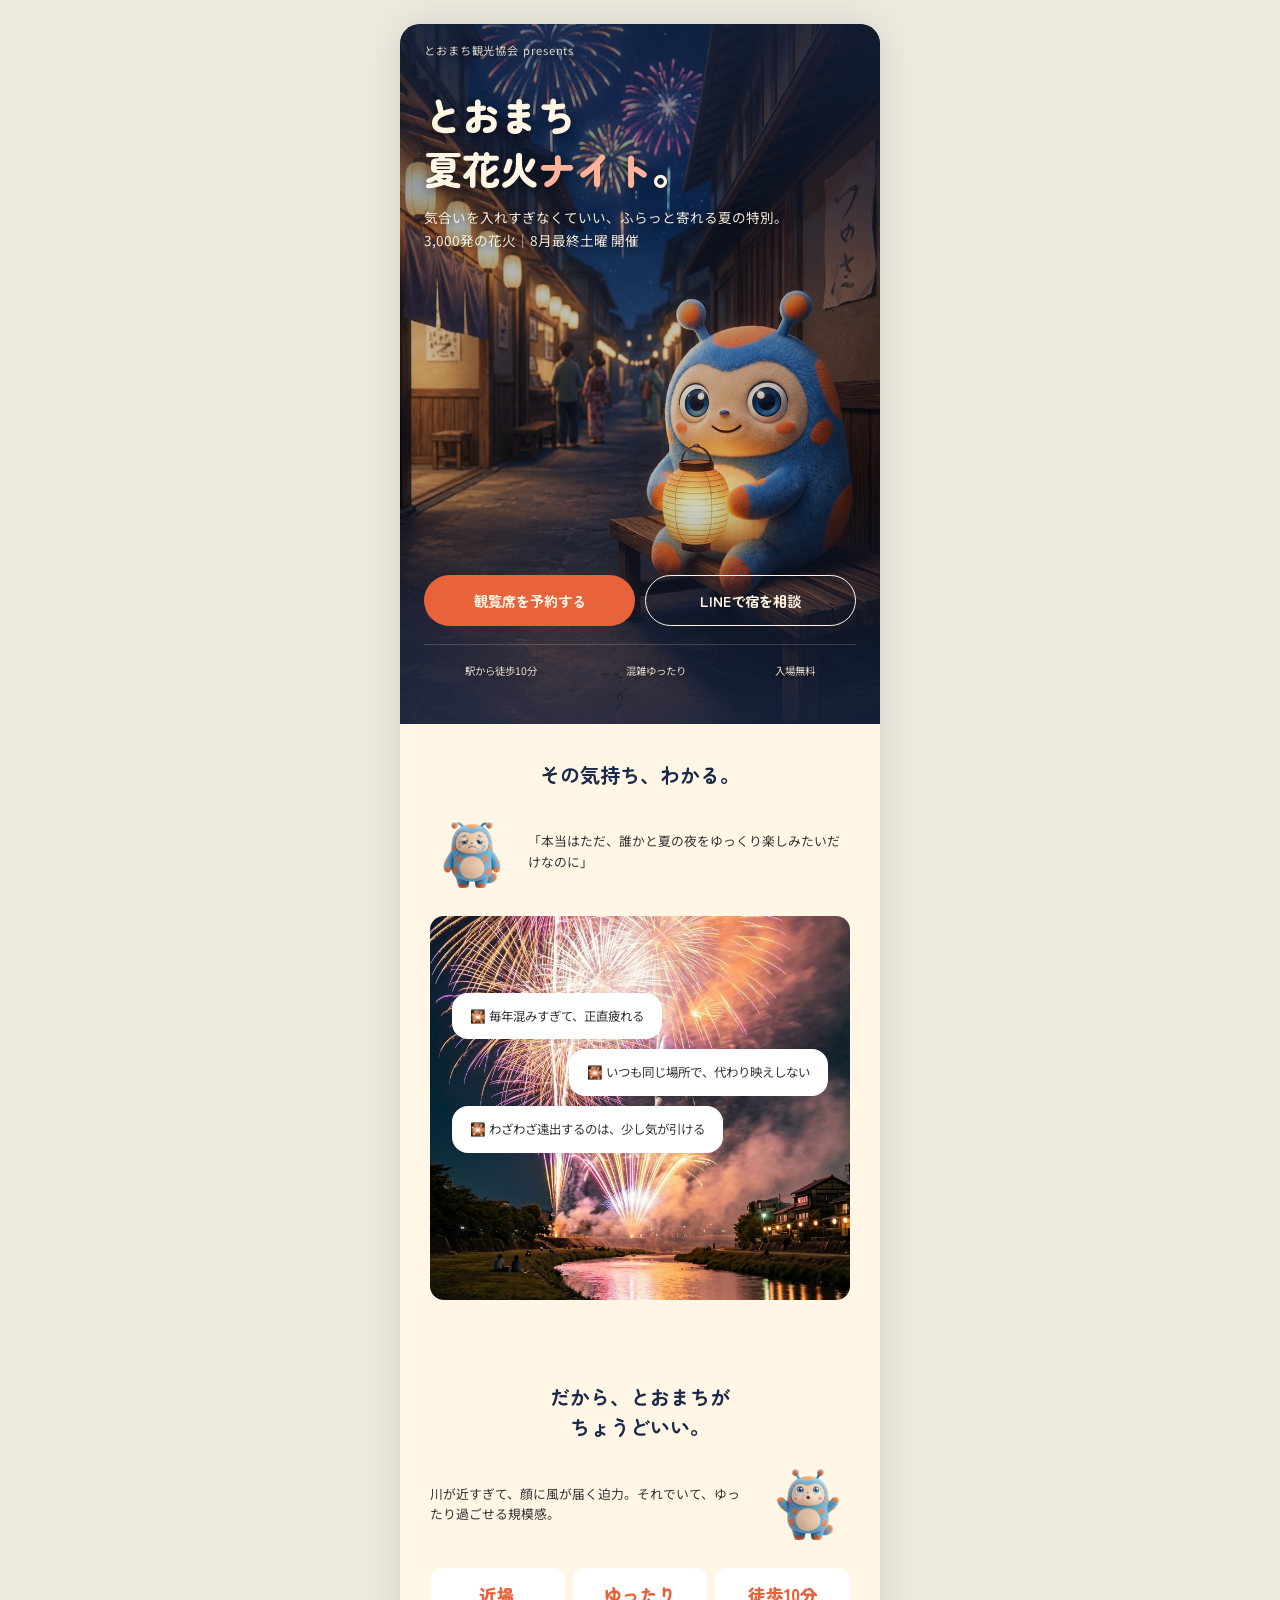
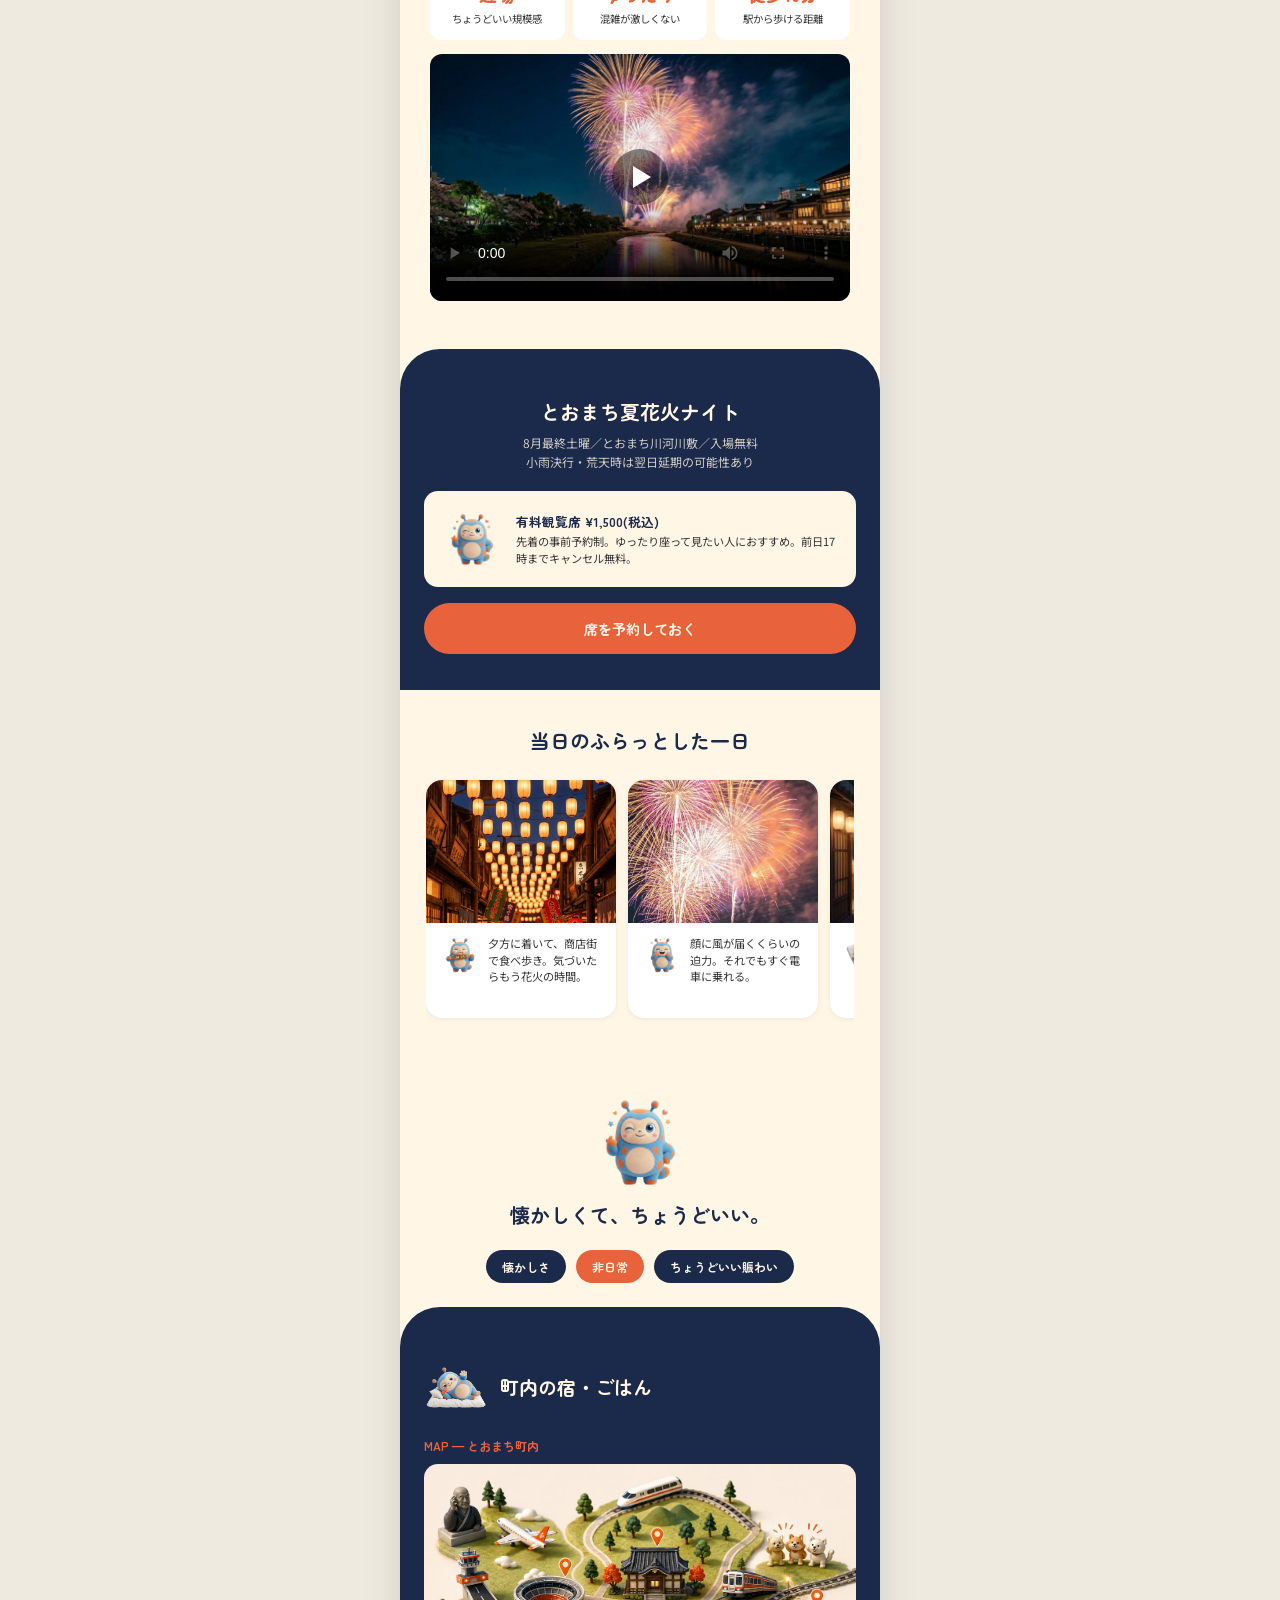
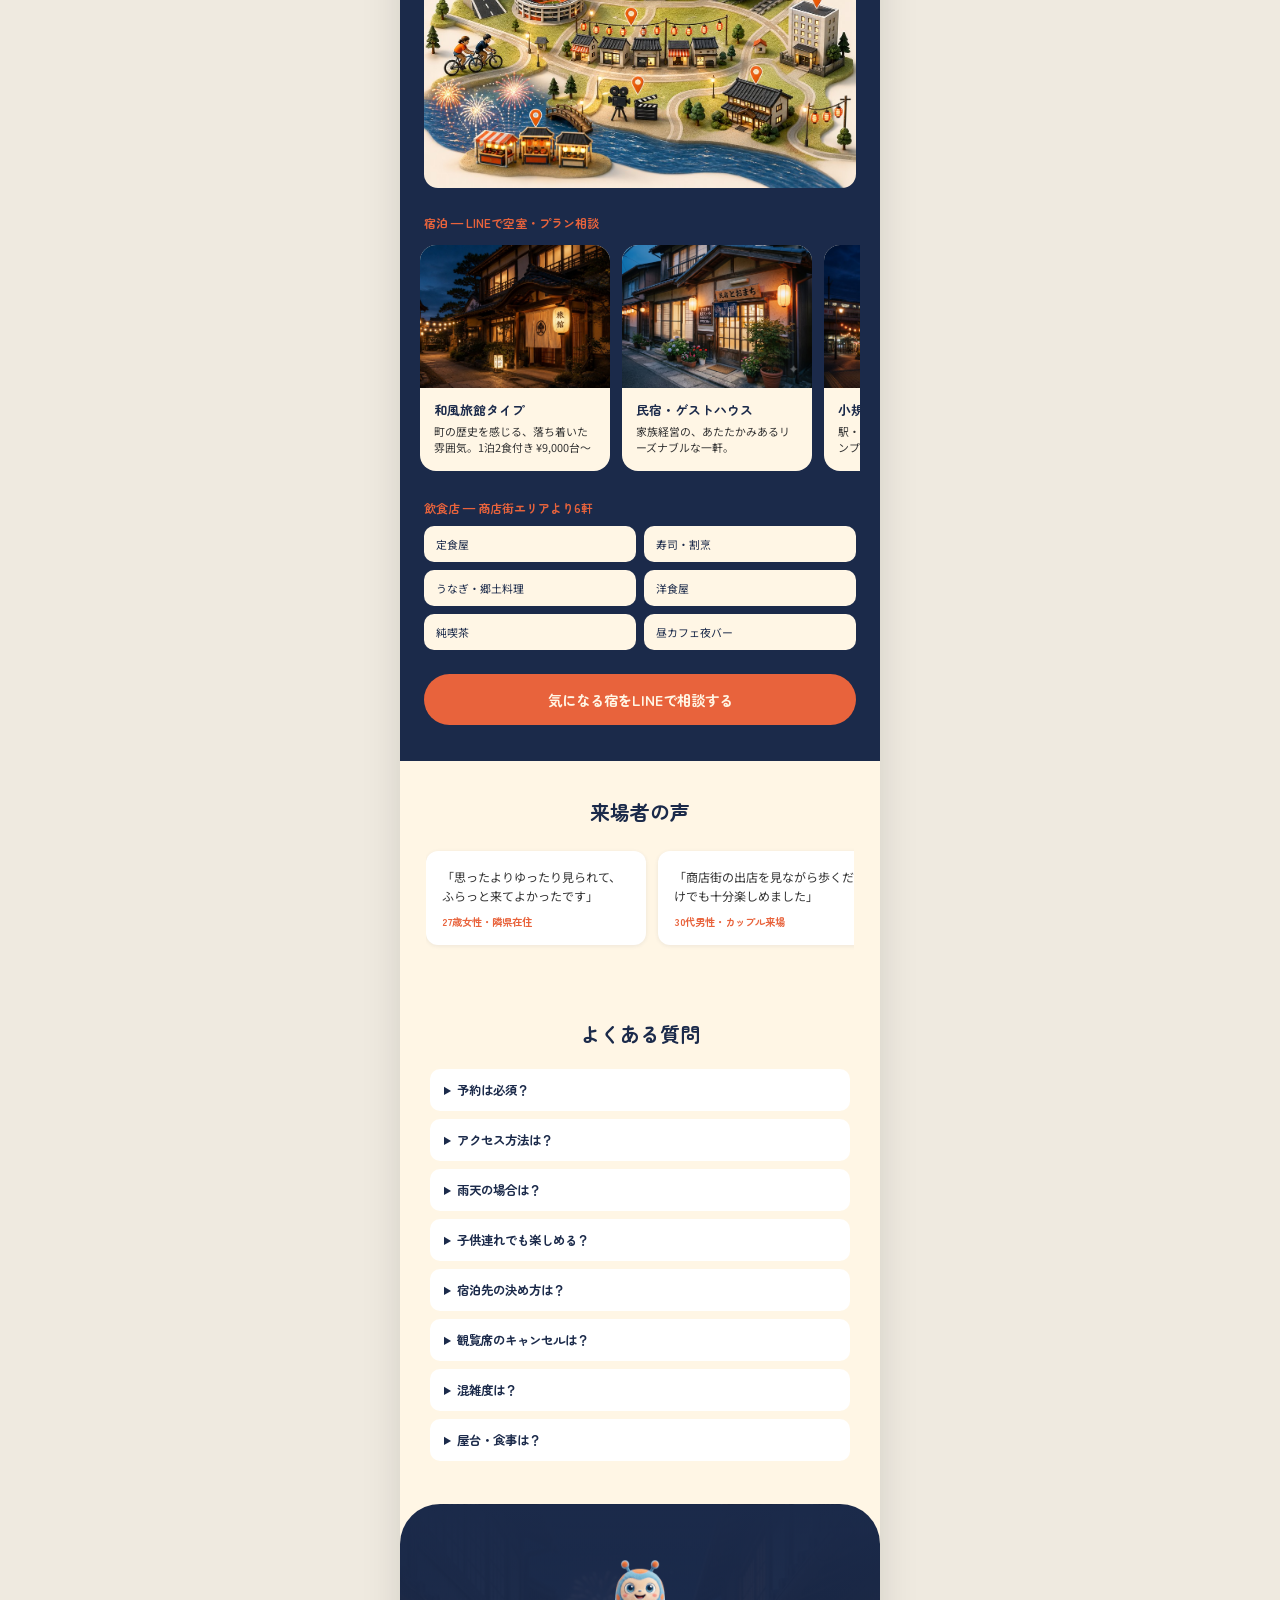
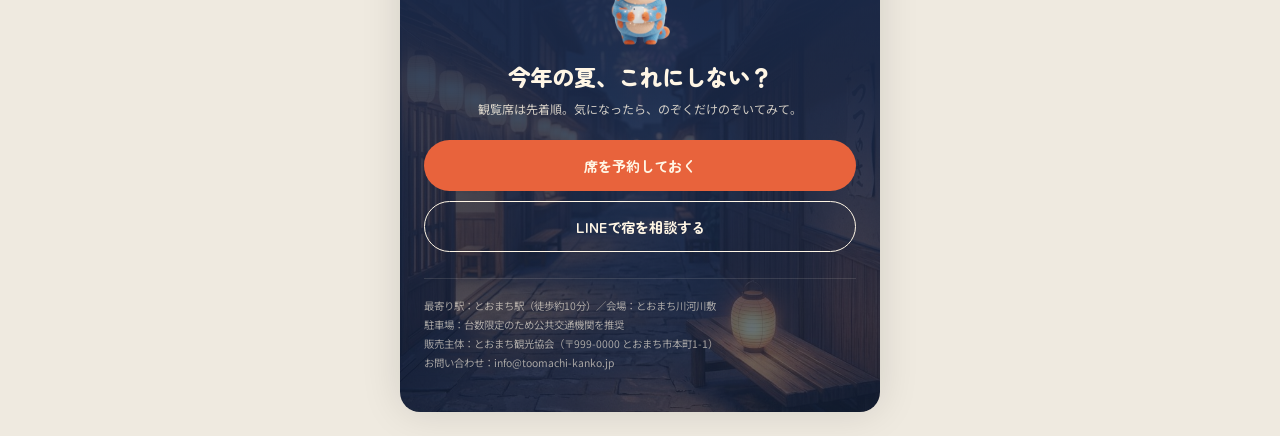
==== バックアップ/index.html @ c4c3f8a6 "ファースト" ====
<!DOCTYPE html>
<html lang="ja">
<head>
<meta charset="UTF-8">
<!-- スマホファースト：この viewport 設定が無いとPC表示のまま縮小されてしまうので必須です -->
<meta name="viewport" content="width=device-width, initial-scale=1.0">
<title>とおまち夏花火ナイト｜気合いを入れすぎなくていい、ふらっと行ける夏の特別</title>
<meta name="description" content="とおまち夏花火ナイト。3,000発の花火、駅から徒歩10分、混雑ゆったり。気合いを入れすぎなくていい、ふらっと寄れる夏の特別を、とおまちで。">

<!-- Google Fonts：元データは日本語フォントを490個のファイルに分割して埋め込んでいたため、
     ここでは通常のCDN読み込みに変更しています（表示速度・保守性が大きく向上します） -->
<link rel="preconnect" href="https://fonts.googleapis.com">
<link rel="preconnect" href="https://fonts.gstatic.com" crossorigin>
<link href="https://fonts.googleapis.com/css2?family=Noto+Sans+JP:wght@400;500;700&family=Zen+Maru+Gothic:wght@500;700;900&display=swap" rel="stylesheet">

<link rel="stylesheet" href="style.css">
</head>
<body>

<!-- ===================================================
     カード全体を包むラッパー。PC幅で見たときは中央に
     スマホサイズのカードとして表示されます（.lp-frame で制御）
=================================================== -->
<div class="lp-frame">

  <!-- ============ ① ファーストビュー（FV） ============ -->
  <header class="fv" style="background-image:url('images/bg-fv.jpg');">
    <div class="fv__overlay"></div>
    <div class="fv__inner">
      <p class="fv__kicker">とおまち観光協会 presents</p>
      <h1 class="fv__title">とおまち<br>夏花火<span class="fv__title-accent">ナイト</span>。</h1>
      <p class="fv__lead">気合いを入れすぎなくていい、ふらっと寄れる夏の特別。<br>3,000発の花火｜8月最終土曜 開催</p>
    </div>

    <!-- ボタンと統計行は、写真の一番下にぴったり固定表示させたいので
         position:absolute で明示的に下端に配置しています（flexの微妙な挙動に頼らない方法） -->
    <div class="fv__bottom">
      <div class="fv__ctas">
        <!-- TODO: href="#" を実際の予約フォームURLに差し替えてください -->
        <a href="#event" class="btn btn--primary">観覧席を予約する</a>
        <a href="#lodging" class="btn btn--outline">LINEで宿を相談</a>
      </div>

      <div class="fv__stats">
        <span>駅から徒歩10分</span>
        <span>混雑ゆったり</span>
        <span>入場無料</span>
      </div>
    </div>
  </header>


  <!-- ============ ② 悩み・あるある（深層共感） ============ -->
  <section class="section section--light">
    <h2 class="section__title">その気持ち、わかる。</h2>

    <div class="empathy-row">
      <img src="images/tooma-unadare.png" alt="うなだれるとおま" class="empathy-row__icon">
      <p class="empathy-row__text">「本当はただ、誰かと夏の夜をゆっくり楽しみたいだけなのに」</p>
    </div>

    <!-- 吹き出しはスクロールで画面に入ったタイミングでふわっと表示（script.js の IntersectionObserver で制御） -->
    <div class="bubble-card" style="background-image:url('images/bg-nayami.jpg');">
      <div class="bubble-card__inner">
        <div class="bubble bubble--left bubble-in" style="animation-delay:.1s">🎇 毎年混みすぎて、正直疲れる</div>
        <div class="bubble bubble--right bubble-in" style="animation-delay:.45s">🎇 いつも同じ場所で、代わり映えしない</div>
        <div class="bubble bubble--left bubble-in" style="animation-delay:.8s">🎇 わざわざ遠出するのは、少し気が引ける</div>
      </div>
    </div>
  </section>

  <!-- ============ ③ 解決（発見・ベネフィット） ============ -->
  <section class="section section--light">
    <h2 class="section__title">だから、とおまちが<br>ちょうどいい。</h2>

    <div class="empathy-row empathy-row--reverse">
      <img src="images/tooma-kirakira.png" alt="キラキラ見上げるとおま" class="empathy-row__icon">
      <p class="empathy-row__text">川が近すぎて、顔に風が届く迫力。それでいて、ゆったり過ごせる規模感。</p>
    </div>

    <div class="stat-grid">
      <div class="stat-card"><div class="stat-card__num">近場</div><div class="stat-card__label">ちょうどいい規模感</div></div>
      <div class="stat-card"><div class="stat-card__num">ゆったり</div><div class="stat-card__label">混雑が激しくない</div></div>
      <div class="stat-card"><div class="stat-card__num">徒歩10分</div><div class="stat-card__label">駅から歩ける距離</div></div>
    </div>

    <!-- 動画：poster に静止画を指定しておくと、読み込み中/再生前にその画像が表示されます -->
    <div class="video-box">
      <video id="solution-video" src="videos/solution-video.mp4" poster="images/video-poster.jpg" controls playsinline></video>
      <div id="solution-video-playhint" class="video-box__playhint">
        <div class="video-box__playhint-circle">
          <div class="video-box__playhint-triangle"></div>
        </div>
      </div>
    </div>
  </section>

  <!-- ============ ④ イベント情報・観覧席 ============ -->
  <section id="event" class="section section--dark section--round-top">
    <h2 class="section__title section__title--on-dark">とおまち夏花火ナイト</h2>
    <p class="section__sub">8月最終土曜／とおまち川河川敷／入場無料<br>小雨決行・荒天時は翌日延期の可能性あり</p>

    <div class="ticket-card">
      <img src="images/tooma-matte.png" alt="待って、のとおま" class="ticket-card__icon">
      <div>
        <p class="ticket-card__title">有料観覧席 ¥1,500(税込)</p>
        <p class="ticket-card__desc">先着の事前予約制。ゆったり座って見たい人におすすめ。前日17時までキャンセル無料。</p>
      </div>
    </div>

    <!-- TODO: href="#" を実際の予約フォームURLに差し替えてください -->
    <a href="#" class="btn btn--primary btn--block">席を予約しておく</a>
  </section>

  <!-- ============ ⑤ 来場シーン紹介 ============ -->
  <section class="section section--light">
    <h2 class="section__title">当日のふらっとした一日</h2>

    <div class="scroll-row">
      <article class="scene-card">
        <div class="scene-card__photo" style="background-image:url('images/scene-tabearuki.jpg');"></div>
        <div class="scene-card__body">
          <img src="images/tooma-mogumogu.png" alt="モグモグするとおま" class="scene-card__icon">
          <p>夕方に着いて、商店街で食べ歩き。気づいたらもう花火の時間。</p>
        </div>
      </article>
      <article class="scene-card">
        <div class="scene-card__photo" style="background-image:url('images/scene-hanabi.jpg');"></div>
        <div class="scene-card__body">
          <img src="images/tooma-kandou.png" alt="感動するとおま" class="scene-card__icon">
          <p>顔に風が届くくらいの迫力。それでもすぐ電車に乗れる。</p>
        </div>
      </article>
      <article class="scene-card">
        <div class="scene-card__photo" style="background-image:url('images/scene-shukuhaku.jpg');"></div>
        <div class="scene-card__body">
          <img src="images/tooma-nekorobu.png" alt="寝転ぶとおま" class="scene-card__icon">
          <p>急いで帰らなくていい。小さくて可愛いお宿で、明日もゆっくり。</p>
        </div>
      </article>
    </div>
  </section>

  <!-- ============ ⑥ ベネフィット ============ -->
  <section class="section section--light section--center">
    <img src="images/tooma-wink.png" alt="ウインクするとおま" class="float-icon">
    <h2 class="section__title">懐かしくて、ちょうどいい。</h2>
    <div class="tag-row">
      <span class="tag tag--navy">懐かしさ</span>
      <span class="tag tag--accent">非日常</span>
      <span class="tag tag--navy">ちょうどいい賑わい</span>
    </div>
  </section>

  <!-- ============ ⑦ 宿泊施設・飲食店 ============ -->
  <section id="lodging" class="section section--dark section--round-top">
    <div class="section-heading-row">
      <img src="images/tooma-tefuru.png" alt="手を振るとおま" class="section-heading-row__icon">
      <h2 class="section-heading-row__title">町内の宿・ごはん</h2>
    </div>

    <p class="label label--accent">MAP — とおまち町内</p>
    <div class="map-box" style="background-image:url('images/map-machi.jpg');"></div>

    <p class="label label--accent">宿泊 — LINEで空室・プラン相談</p>
    <div class="scroll-row">
      <article class="lodging-card">
        <div class="lodging-card__photo" style="background-image:url('images/lodging-1.jpg');"></div>
        <div class="lodging-card__body">
          <p class="lodging-card__title">和風旅館タイプ</p>
          <p class="lodging-card__desc">町の歴史を感じる、落ち着いた雰囲気。1泊2食付き ¥9,000台〜</p>
        </div>
      </article>
      <article class="lodging-card">
        <div class="lodging-card__photo" style="background-image:url('images/lodging-2.jpg');"></div>
        <div class="lodging-card__body">
          <p class="lodging-card__title">民宿・ゲストハウス</p>
          <p class="lodging-card__desc">家族経営の、あたたかみあるリーズナブルな一軒。</p>
        </div>
      </article>
      <article class="lodging-card">
        <div class="lodging-card__photo" style="background-image:url('images/lodging-3.jpg');"></div>
        <div class="lodging-card__body">
          <p class="lodging-card__title">小規模ホテル</p>
          <p class="lodging-card__desc">駅・会場からアクセス良好。シンプルで快適。</p>
        </div>
      </article>
    </div>

    <p class="label label--accent">飲食店 — 商店街エリアより6軒</p>
    <div class="food-grid">
      <div class="food-chip">定食屋</div>
      <div class="food-chip">寿司・割烹</div>
      <div class="food-chip">うなぎ・郷土料理</div>
      <div class="food-chip">洋食屋</div>
      <div class="food-chip">純喫茶</div>
      <div class="food-chip">昼カフェ夜バー</div>
    </div>

    <!-- TODO: href="#" を実際のLINE公式アカウントURLに差し替えてください -->
    <a href="#" class="btn btn--primary btn--block">気になる宿をLINEで相談する</a>
  </section>

  <!-- ============ ⑧ 来場者の声 ============ -->
  <section class="section section--light">
    <h2 class="section__title">来場者の声</h2>
    <div class="scroll-row">
      <blockquote class="voice-card">
        <p class="voice-card__text">「思ったよりゆったり見られて、ふらっと来てよかったです」</p>
        <cite class="voice-card__who">27歳女性・隣県在住</cite>
      </blockquote>
      <blockquote class="voice-card">
        <p class="voice-card__text">「商店街の出店を見ながら歩くだけでも十分楽しめました」</p>
        <cite class="voice-card__who">30代男性・カップル来場</cite>
      </blockquote>
      <blockquote class="voice-card">
        <p class="voice-card__text">「駅からすぐで、思っていたより気軽に行けました」</p>
        <cite class="voice-card__who">33歳女性・友人グループ</cite>
      </blockquote>
      <blockquote class="voice-card">
        <p class="voice-card__text">「派手さよりゆったりした雰囲気が良く、また来ようと思いました」</p>
        <cite class="voice-card__who">40代女性・家族来場</cite>
      </blockquote>
    </div>
  </section>

  <!-- ============ ⑨ FAQ ============ -->
  <section class="section section--light">
    <h2 class="section__title">よくある質問</h2>
    <div class="faq-list">
      <details class="faq"><summary>予約は必須？</summary><p>日帰り観覧は不要です。ゆったり座りたい場合は有料観覧席の予約がおすすめです。</p></details>
      <details class="faq"><summary>アクセス方法は？</summary><p>最寄駅から徒歩約10分。当日は周辺道路が混雑するため、車での来場は非推奨です。</p></details>
      <details class="faq"><summary>雨天の場合は？</summary><p>小雨決行。荒天時は翌日に延期する可能性があります。最新情報は当日公式LINEで案内します。</p></details>
      <details class="faq"><summary>子供連れでも楽しめる？</summary><p>はい。混雑が激しくない規模感で、家族連れの方も多く来場されています。</p></details>
      <details class="faq"><summary>宿泊先の決め方は？</summary><p>LP内でご紹介の施設から、公式LINEでご相談ください。空室・プランはスタッフが個別にご案内します。</p></details>
      <details class="faq"><summary>観覧席のキャンセルは？</summary><p>前日17時まで無料でキャンセルいただけます。</p></details>
      <details class="faq"><summary>混雑度は？</summary><p>都市部の大規模大会に比べると穏やかです。ゆったり過ごしたい方向けの規模感です。</p></details>
      <details class="faq"><summary>屋台・食事は？</summary><p>商店街エリアに多数の出店があります。食べ歩きグルメも楽しみの一つです。</p></details>
    </div>
  </section>

  <!-- ============ ⑩ CTA（最終） ============ -->
  <section class="section section--cta section--round-top" style="background-image:linear-gradient(180deg,#1B2A4A,rgba(27,42,74,.85) 40%,rgba(27,42,74,.6)),url('images/bg-cta.jpg');">
    <img src="images/tooma-sumaho.png" alt="スマホを差し出すとおま" class="float-icon">
    <h2 class="cta-title">今年の夏、これにしない？</h2>
    <p class="cta-sub">観覧席は先着順。気になったら、のぞくだけのぞいてみて。</p>

    <div class="cta-buttons">
      <!-- TODO: href="#" を実際の予約フォームURLに差し替えてください -->
      <a href="#" class="btn btn--primary btn--block btn--pulse">席を予約しておく</a>
      <!-- TODO: href="#" を実際のLINE公式アカウントURLに差し替えてください -->
      <a href="#" class="btn btn--outline btn--block">LINEで宿を相談する</a>
    </div>

    <p class="footer-note">
      最寄り駅：とおまち駅（徒歩約10分）／会場：とおまち川河川敷<br>
      駐車場：台数限定のため公共交通機関を推奨<br>
      販売主体：とおまち観光協会（〒999-0000 とおまち市本町1-1）<br>
      お問い合わせ：info@toomachi-kanko.jp
    </p>
  </section>

</div><!-- /.lp-frame -->

<script src="script.js"></script>
</body>
</html>
---- バックアップ/style.css ----
/* ==========================================================
   とおまち夏花火ナイト LP スタイルシート
   スマホファースト：まずスマホ表示を基準に書き、
   画面が広くなるほど @media (min-width: ...) で調整を足していきます
========================================================== */

/* ---- 共通リセット ---- */
* {
  margin: 0;
  padding: 0;
  box-sizing: border-box;
  /* padding を含めてサイズ計算するので、幅がズレにくくなります */
}

/* ---- ブランドカラー・共通変数 ----
   :root に色をまとめておくと、あとで色を変えたいときに
   ここ1箇所を直すだけで全体に反映されます */
:root {
  --color-navy: #1B2A4A;
  /* 夜空の紺（Primary） */
  --color-cream: #FFF6E5;
  /* 提灯のあたたかい白（Secondary） */
  --color-accent: #E8633C;
  /* 花火・夜店の赤橙（Accent） */
  --color-text: #333333;
  /* 本文 */
  --color-canvas: #EFEAE0;
  /* カードの外側（PC表示時の背景） */
  --font-heading: 'Zen Maru Gothic', sans-serif;
  --font-body: 'Noto Sans JP', sans-serif;
}

body {
  background: var(--color-canvas);
  font-family: var(--font-body);
  color: var(--color-text);
  -webkit-font-smoothing: antialiased;
}

img {
  max-width: 100%;
  display: block;
}

a {
  text-decoration: none;
}

/* ==========================================================
   全体を包むフレーム
   スマホでは画面いっぱい、PC / タブレットでは中央に
   スマホサイズのカードとして表示させます
========================================================== */
.lp-frame {
  width: 100%;
  max-width: 480px;
  /* この幅を超える画面ではカード状に中央寄せ */
  margin: 0 auto;
  background: var(--color-cream);
  overflow: hidden;
  position: relative;
}

@media (min-width: 481px) {
  .lp-frame {
    margin-top: 24px;
    margin-bottom: 24px;
    box-shadow: 0 0 40px rgba(0, 0, 0, 0.12);
    border-radius: 20px;
  }
}

/* ==========================================================
   ① ファーストビュー（FV）
========================================================== */
.fv {
  position: relative;
  overflow: hidden;
  padding: 18px 24px 46px;
  background-size: cover;
  background-position: center;
  /* 固定pxの高さではなく、元デザイン(354×516)と同じ縦横比を指定。
     カード幅が変わっても写真の見え方（トリミング量）が変わらないようにしています */
  aspect-ratio: 354 / 516;
}

.fv__overlay {
  position: absolute;
  inset: 0;
  background: linear-gradient(180deg,
      rgba(27, 42, 74, 0.65) 0%,
      rgba(27, 42, 74, 0.25) 45%,
      rgba(27, 42, 74, 0.15) 65%,
      rgba(27, 42, 74, 0.75) 100%);
}

.fv__inner {
  position: relative;
  width: 100%;
}

/* ボタン＋統計行を、写真の下端にぴったり固定する。
   .fv に position:relative があるので、ここでの absolute は .fv 基準になります */
.fv__bottom {
  position: absolute;
  left: 24px;
  right: 24px;
  bottom: 46px;
}

.fv__kicker {
  font-size: 0.7rem;
  letter-spacing: 0.08em;
  color: var(--color-cream);
  opacity: 0.85;
  text-shadow: 0 1px 6px rgba(0, 0, 0, 0.5);
  margin-bottom: 14px;
}

.fv__title {
  font-family: var(--font-heading);
  font-weight: 900;
  font-size: 2.4rem;
  /* 元は40pxですが、画面幅が狭い端末でも折り返さないよう少し抑えています */
  line-height: 1.4;
  color: var(--color-cream);
  text-shadow: 0 2px 12px rgba(0, 0, 0, 0.55);
  margin-top: 30px;
  margin-bottom: 10px;
}

.fv__title-accent {
  color: #ffb199;
}

.fv__lead {
  font-size: 0.85rem;
  line-height: 1.7;
  color: var(--color-cream);
  opacity: 0.95;
  text-shadow: 0 1px 6px rgba(0, 0, 0, 0.5);
  margin-bottom: 20px;
}

.fv__ctas {
  display: flex;
  gap: 10px;
  margin-bottom: 18px;
}

.fv__stats {
  display: flex;
  justify-content: space-around;
  gap: 8px;
  padding-top: 18px;
  border-top: 1px solid rgba(255, 246, 229, 0.2);
  font-size: 0.65rem;
  color: var(--color-cream);
  opacity: 0.9;
  text-shadow: 0 1px 5px rgba(0, 0, 0, 0.5);
  flex-wrap: wrap;
}

/* ==========================================================
   ボタン共通パーツ（.btn）
   色違い・幅違いは修飾クラス（--primary, --outline, --block）で切り替えます
========================================================== */
.btn {
  display: inline-block;
  text-align: center;
  font-family: var(--font-heading);
  font-weight: 700;
  font-size: 0.9rem;
  padding: 14px 8px;
  border-radius: 999px;
  flex: 1;
  border: 1.5px solid transparent;
}

.btn--primary {
  background: var(--color-accent);
  color: var(--color-cream);
}

.btn--outline {
  background: transparent;
  color: var(--color-cream);
  border-color: var(--color-cream);
}

.btn--block {
  display: block;
  width: 100%;
}

/* CTAセクション最後のボタンをふわっと目立たせる（脈打つような動き） */
@keyframes ctaPulse {

  0%,
  100% {
    transform: scale(1);
    box-shadow: 0 0 0 0 rgba(232, 99, 60, 0.55);
  }

  50% {
    transform: scale(1.035);
    box-shadow: 0 0 0 10px rgba(232, 99, 60, 0);
  }
}

.btn--pulse {
  animation: ctaPulse 2.2s ease-in-out infinite;
}

/* ==========================================================
   セクション共通レイアウト
========================================================== */
.section {
  padding: 36px 30px 24px;
  position: relative;
}

.section--light {
  background: var(--color-cream);
}

.section--dark {
  background: var(--color-navy);
  padding: 48px 24px 36px;
}

/* セクションの上端を丸くくり抜いて、前のセクションに乗っかっているように見せる装飾 */
.section--round-top {
  border-radius: 40px 40px 0 0;
}

.section--center {
  text-align: center;
}

.section__title {
  font-family: var(--font-heading);
  font-weight: 700;
  font-size: 1.25rem;
  line-height: 1.5;
  color: var(--color-navy);
  text-align: center;
  margin-bottom: 20px;
}

.section__title--on-dark {
  color: var(--color-cream);
  margin-bottom: 6px;
}

.section__sub {
  font-size: 0.75rem;
  line-height: 1.6;
  color: var(--color-cream);
  opacity: 0.8;
  text-align: center;
  margin-bottom: 20px;
}

.section-heading-row {
  display: flex;
  align-items: center;
  gap: 12px;
  margin-bottom: 18px;
}

.section-heading-row__icon {
  width: 64px;
  flex-shrink: 0;
}

.section-heading-row__title {
  font-family: var(--font-heading);
  font-weight: 700;
  font-size: 1.2rem;
  color: var(--color-cream);
}

.label {
  font-family: var(--font-heading);
  font-weight: 600;
  font-size: 0.75rem;
  margin-bottom: 10px;
}

.label--accent {
  color: var(--color-accent);
  margin-top: 14px;
}

/* ==========================================================
   ② 悩み・あるある / ③ 解決　共通：とおま＋一言 の並び
========================================================== */
.empathy-row {
  display: flex;
  gap: 14px;
  align-items: center;
  margin-bottom: 22px;
}

.empathy-row--reverse {
  flex-direction: row-reverse;
}

.empathy-row__icon {
  width: 84px;
  flex-shrink: 0;
}

.empathy-row__text {
  font-size: 0.8rem;
  line-height: 1.6;
}

/* 吹き出し付きの写真カード */
.bubble-card {
  position: relative;
  border-radius: 14px;
  overflow: hidden;
  aspect-ratio: 306 / 280;
  /* 元デザインの比率のまま、幅が変わっても縦長写真の見え方を保つ */
  margin-bottom: 22px;
  background-size: cover;
  background-position: center;
  display: flex;
  align-items: center;
}

.bubble-card__inner {
  position: relative;
  width: 100%;
  display: flex;
  flex-direction: column;
  gap: 10px;
  padding: 10px 16px 80px;
}

.bubble {
  background: #fff;
  border-radius: 16px;
  padding: 14px 18px;
  font-size: 0.78rem;
  line-height: 1.5;
  box-shadow: 0 1px 4px rgba(27, 42, 74, 0.08);
  max-width: 85%;
}

.bubble--left {
  align-self: flex-start;
  margin-left: 6px;
}

.bubble--right {
  align-self: flex-end;
  margin-right: 6px;
}

/* 吹き出しが画面に入ったらフワッと表示するアニメーション
   （script.js の IntersectionObserver が .is-visible クラスを付与します） */
.bubble-in {
  opacity: 0;
}

.bubble-in.is-visible {
  animation: bubbleIn 0.6s ease-out forwards;
}

@keyframes bubbleIn {
  from {
    opacity: 0;
    transform: translateY(14px);
  }

  to {
    opacity: 1;
    transform: translateY(0);
  }
}

/* ==========================================================
   ③ 解決：3つのミニ統計カード
========================================================== */
.stat-grid {
  display: grid;
  grid-template-columns: 1fr 1fr 1fr;
  gap: 8px;
  text-align: center;
  margin-bottom: 14px;
}

.stat-card {
  background: #fff;
  border-radius: 12px;
  padding: 14px 8px;
}

.stat-card__num {
  font-family: var(--font-heading);
  font-weight: 900;
  font-size: 1.1rem;
  color: var(--color-accent);
}

.stat-card__label {
  font-size: 0.65rem;
  margin-top: 4px;
}

/* 動画ボックス */
.video-box {
  position: relative;
  border-radius: 12px;
  overflow: hidden;
  aspect-ratio: 306 / 180;
  /* 元デザインの比率のまま */
  margin-bottom: 24px;
  background: #000;
}

.video-box video {
  width: 100%;
  height: 100%;
  object-fit: cover;
}

.video-box__playhint {
  position: absolute;
  inset: 0;
  display: flex;
  align-items: center;
  justify-content: center;
  pointer-events: none;
  /* 再生ボタンの上に重ねているだけなので、クリックは下の video に通す */
}

.video-box__playhint-circle {
  width: 56px;
  height: 56px;
  border-radius: 50%;
  background: rgba(0, 0, 0, 0.45);
  display: flex;
  align-items: center;
  justify-content: center;
}

.video-box__playhint-triangle {
  width: 0;
  height: 0;
  border-top: 11px solid transparent;
  border-bottom: 11px solid transparent;
  border-left: 18px solid #fff;
  margin-left: 4px;
}

/* ==========================================================
   ④ イベント情報・観覧席
========================================================== */
.ticket-card {
  background: var(--color-cream);
  border-radius: 14px;
  padding: 18px;
  display: flex;
  align-items: center;
  gap: 14px;
  margin-bottom: 16px;
}

.ticket-card__icon {
  width: 60px;
  flex-shrink: 0;
}

.ticket-card__title {
  font-family: var(--font-heading);
  font-weight: 700;
  font-size: 0.8rem;
  color: var(--color-navy);
}

.ticket-card__desc {
  font-size: 0.7rem;
  line-height: 1.5;
  margin-top: 2px;
}

/* ==========================================================
   ⑤ 来場シーン / ⑧ 来場者の声 共通：横スクロールカード列
========================================================== */
.scroll-row {
  display: flex;
  gap: 12px;
  overflow-x: auto;
  padding: 4px 4px 14px;
  margin: 0 -4px;
  scroll-snap-type: x proximity;
  /* 指を離すとカードの位置でピタッと止まる */
  -webkit-overflow-scrolling: touch;
}

.scene-card {
  flex: 0 0 190px;
  /* 町内の宿・ごはんセクションのカード(.lodging-card)と同じ幅に統一 */
  scroll-snap-align: start;
  background: #fff;
  border-radius: 16px;
  overflow: hidden;
  box-shadow: 0 1px 4px rgba(27, 42, 74, 0.08);
}

.scene-card__photo {
  width: 100%;
  aspect-ratio: 4 / 3;
  /* .lodging-card__photo と同じ比率に統一 */
  background-size: cover;
  background-position: center;
}

.scene-card__body {
  padding: 12px 14px 16px;
  display: flex;
  gap: 8px;
  align-items: flex-start;
  font-size: 0.7rem;
  line-height: 1.5;
}

.scene-card__icon {
  width: 40px;
  flex-shrink: 0;
}

/* ==========================================================
   ⑥ ベネフィット
========================================================== */
.float-icon {
  width: 100px;
  margin: 0 auto 8px;
  animation: ctaFloat 3s ease-in-out infinite;
  /* ふわふわ浮遊 */
}

@keyframes ctaFloat {

  0%,
  100% {
    transform: translateY(0);
  }

  50% {
    transform: translateY(-8px);
  }
}

.tag-row {
  display: flex;
  gap: 10px;
  justify-content: center;
  flex-wrap: wrap;
  margin-top: 14px;
}

.tag {
  font-family: var(--font-heading);
  font-weight: 700;
  font-size: 0.75rem;
  padding: 8px 16px;
  border-radius: 999px;
  color: var(--color-cream);
}

.tag--navy {
  background: var(--color-navy);
}

.tag--accent {
  background: var(--color-accent);
}

/* ==========================================================
   ⑦ 宿泊施設・飲食店
========================================================== */
.map-box {
  border-radius: 14px;
  overflow: hidden;
  aspect-ratio: 4 / 3;
  /* イラストマップの縦横比(4:3)に合わせて、左右が切れすぎないようにする */
  margin-bottom: 26px;
  background-size: cover;
  background-position: center;
}

.lodging-card {
  flex: 0 0 190px;
  scroll-snap-align: start;
  background: var(--color-cream);
  border-radius: 16px;
  overflow: hidden;
}

.lodging-card__photo {
  width: 100%;
  aspect-ratio: 4 / 3;
  /* 宿泊施設の写真(4:3)に合わせて調整 */
  background-size: cover;
  background-position: center;
}

/* 写真が未設定の間だけ使うプレースホルダー見た目。
   実際の写真を用意したら、HTML側の style="background-image:..." に差し替えて
   このクラス（lodging-card__photo--placeholder）は外してください */
.lodging-card__photo--placeholder {
  background: repeating-linear-gradient(45deg,
      #e6ded0,
      #e6ded0 10px,
      #dcd2bf 10px,
      #dcd2bf 20px);
  display: flex;
  align-items: center;
  justify-content: center;
  font-size: 0.65rem;
  color: var(--color-navy);
  text-align: center;
  padding: 8px;
}

.lodging-card__body {
  padding: 12px 14px 16px;
}

.lodging-card__title {
  font-family: var(--font-heading);
  font-weight: 700;
  font-size: 0.8rem;
  color: var(--color-navy);
}

.lodging-card__desc {
  font-size: 0.68rem;
  line-height: 1.5;
  margin-top: 4px;
}

.food-grid {
  display: grid;
  grid-template-columns: 1fr 1fr;
  gap: 8px;
  margin-bottom: 24px;
}

.food-chip {
  background: var(--color-cream);
  border-radius: 10px;
  padding: 10px 12px;
  font-size: 0.68rem;
  color: var(--color-navy);
}

/* ==========================================================
   ⑧ 来場者の声
========================================================== */
.voice-card {
  flex: 0 0 220px;
  scroll-snap-align: start;
  background: #fff;
  border-radius: 12px;
  padding: 16px;
  box-shadow: 0 1px 4px rgba(27, 42, 74, 0.08);
}

.voice-card__text {
  font-size: 0.75rem;
  line-height: 1.6;
}

.voice-card__who {
  display: block;
  font-family: var(--font-heading);
  font-weight: 700;
  font-size: 0.65rem;
  color: var(--color-accent);
  font-style: normal;
  margin-top: 8px;
}

/* ==========================================================
   ⑨ FAQ（アコーディオン）
========================================================== */
.faq-list {
  display: flex;
  flex-direction: column;
  gap: 8px;
  margin-top: 19px;
  margin-bottom: 19px;
}

.faq {
  background: #fff;
  border-radius: 10px;
  padding: 12px 14px;
}

.faq summary {
  font-family: var(--font-heading);
  font-weight: 700;
  font-size: 0.78rem;
  color: var(--color-navy);
  cursor: pointer;
}

.faq summary::-webkit-details-marker {
  display: none;
  /* Safari のデフォルト三角マーカーを消す */
}

.faq p {
  font-size: 0.72rem;
  line-height: 1.6;
  margin-top: 6px;
}

/* ==========================================================
   ⑩ CTA（最終セクション）
========================================================== */
.section--cta {
  background-size: cover;
  background-position: center;
  text-align: center;
  padding: 48px 24px 40px;
}

.cta-title {
  font-family: var(--font-heading);
  font-weight: 900;
  font-size: 1.4rem;
  line-height: 1.5;
  color: var(--color-cream);
  margin-bottom: 6px;
}

.cta-sub {
  font-size: 0.75rem;
  line-height: 1.6;
  color: var(--color-cream);
  opacity: 0.8;
  margin-bottom: 22px;
}

.cta-buttons {
  display: flex;
  flex-direction: column;
  gap: 10px;
  margin-bottom: 26px;
}

.footer-note {
  border-top: 1px solid rgba(255, 246, 229, 0.2);
  padding-top: 18px;
  font-size: 0.65rem;
  line-height: 1.8;
  color: var(--color-cream);
  opacity: 0.6;
  text-align: left;
}

/* ==========================================================
   タブレット以上での微調整（お好みで拡張してください）
========================================================== */
@media (min-width: 481px) {
  .section--round-top:first-of-type {
    border-radius: 40px 40px 0 0;
  }
}
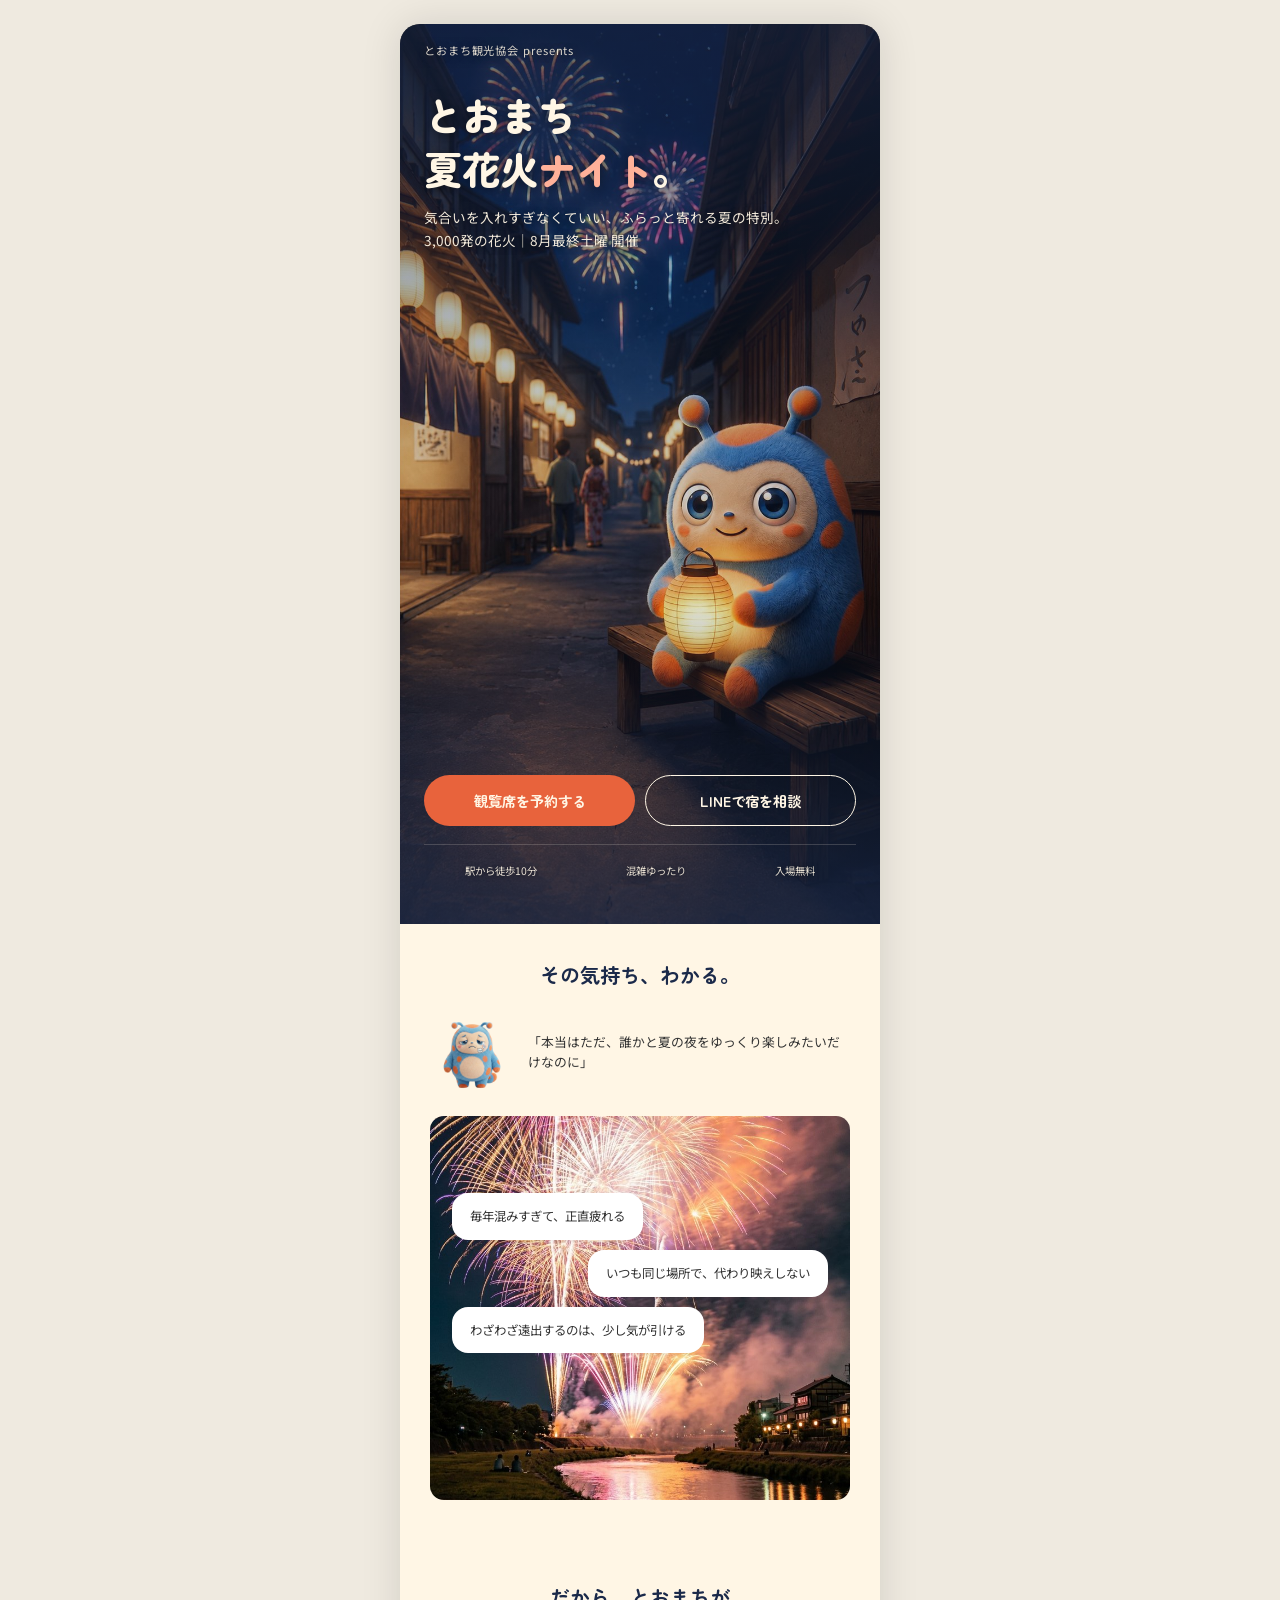
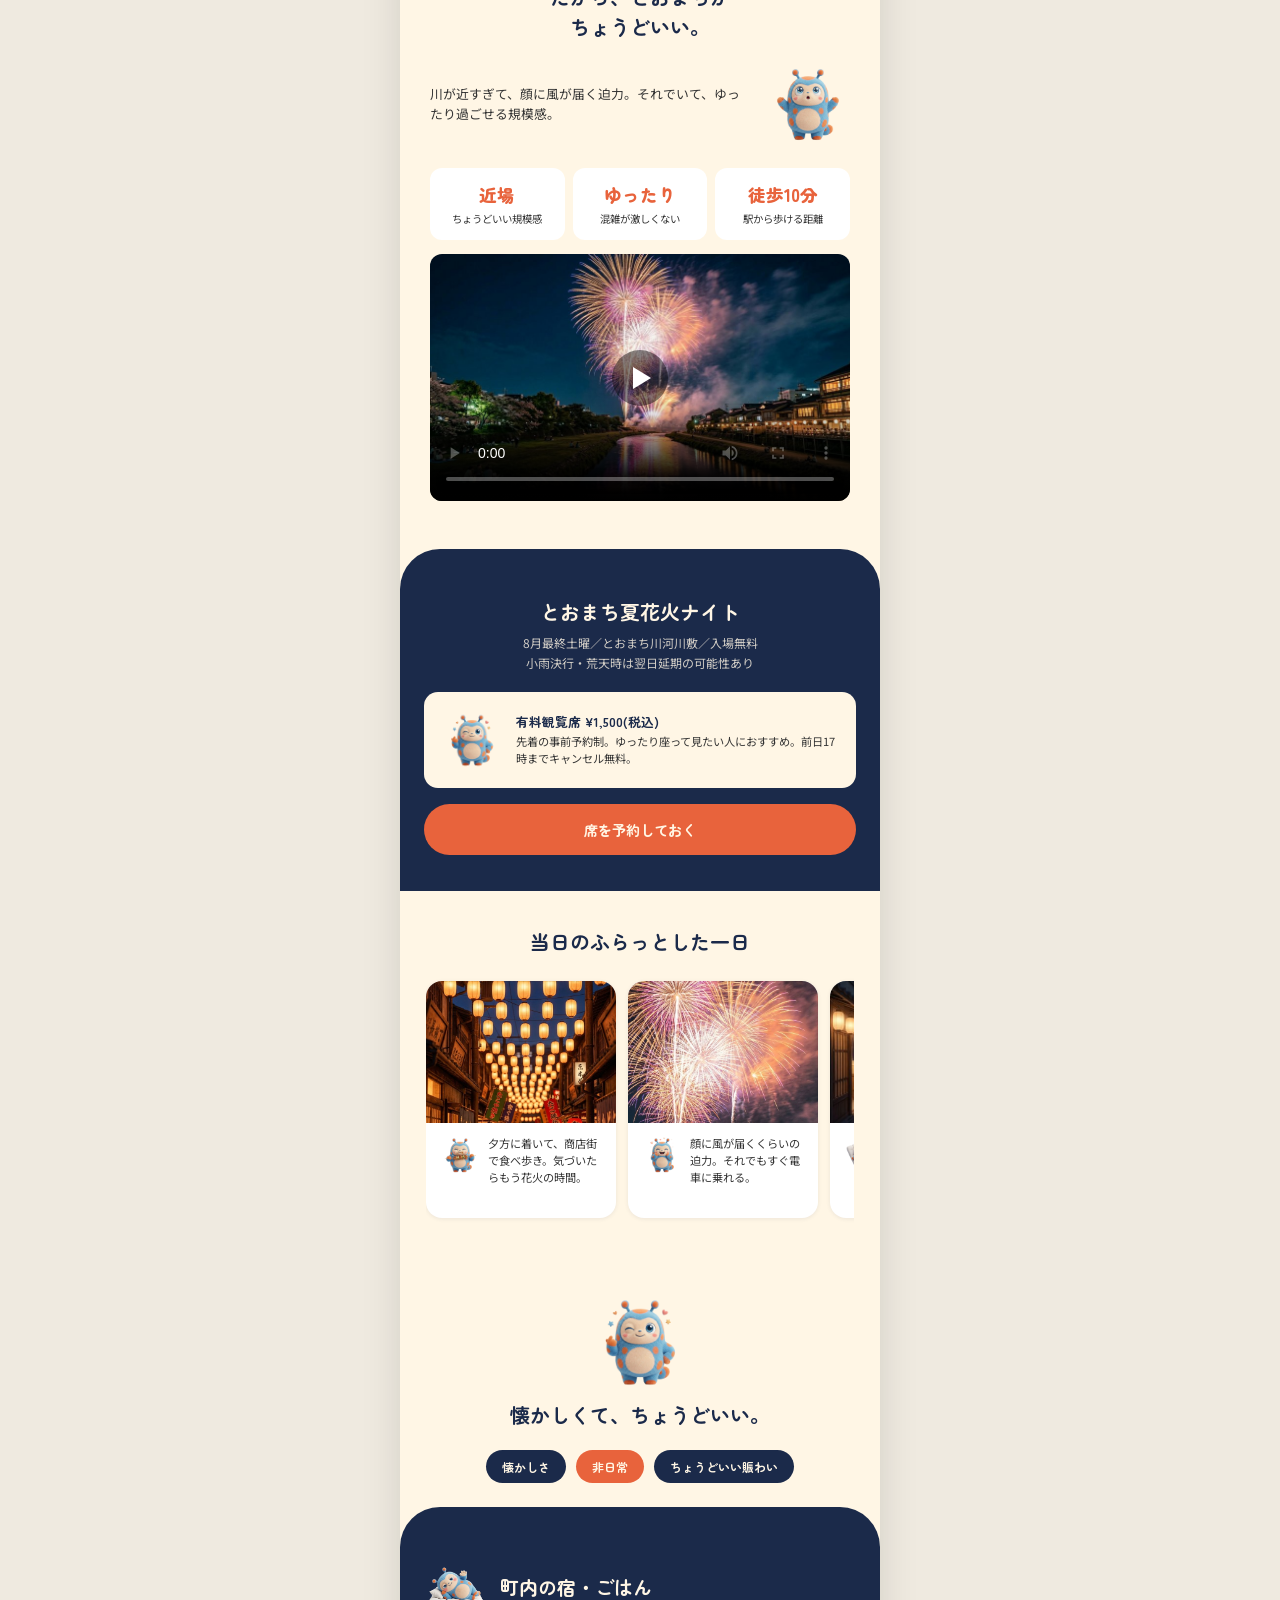
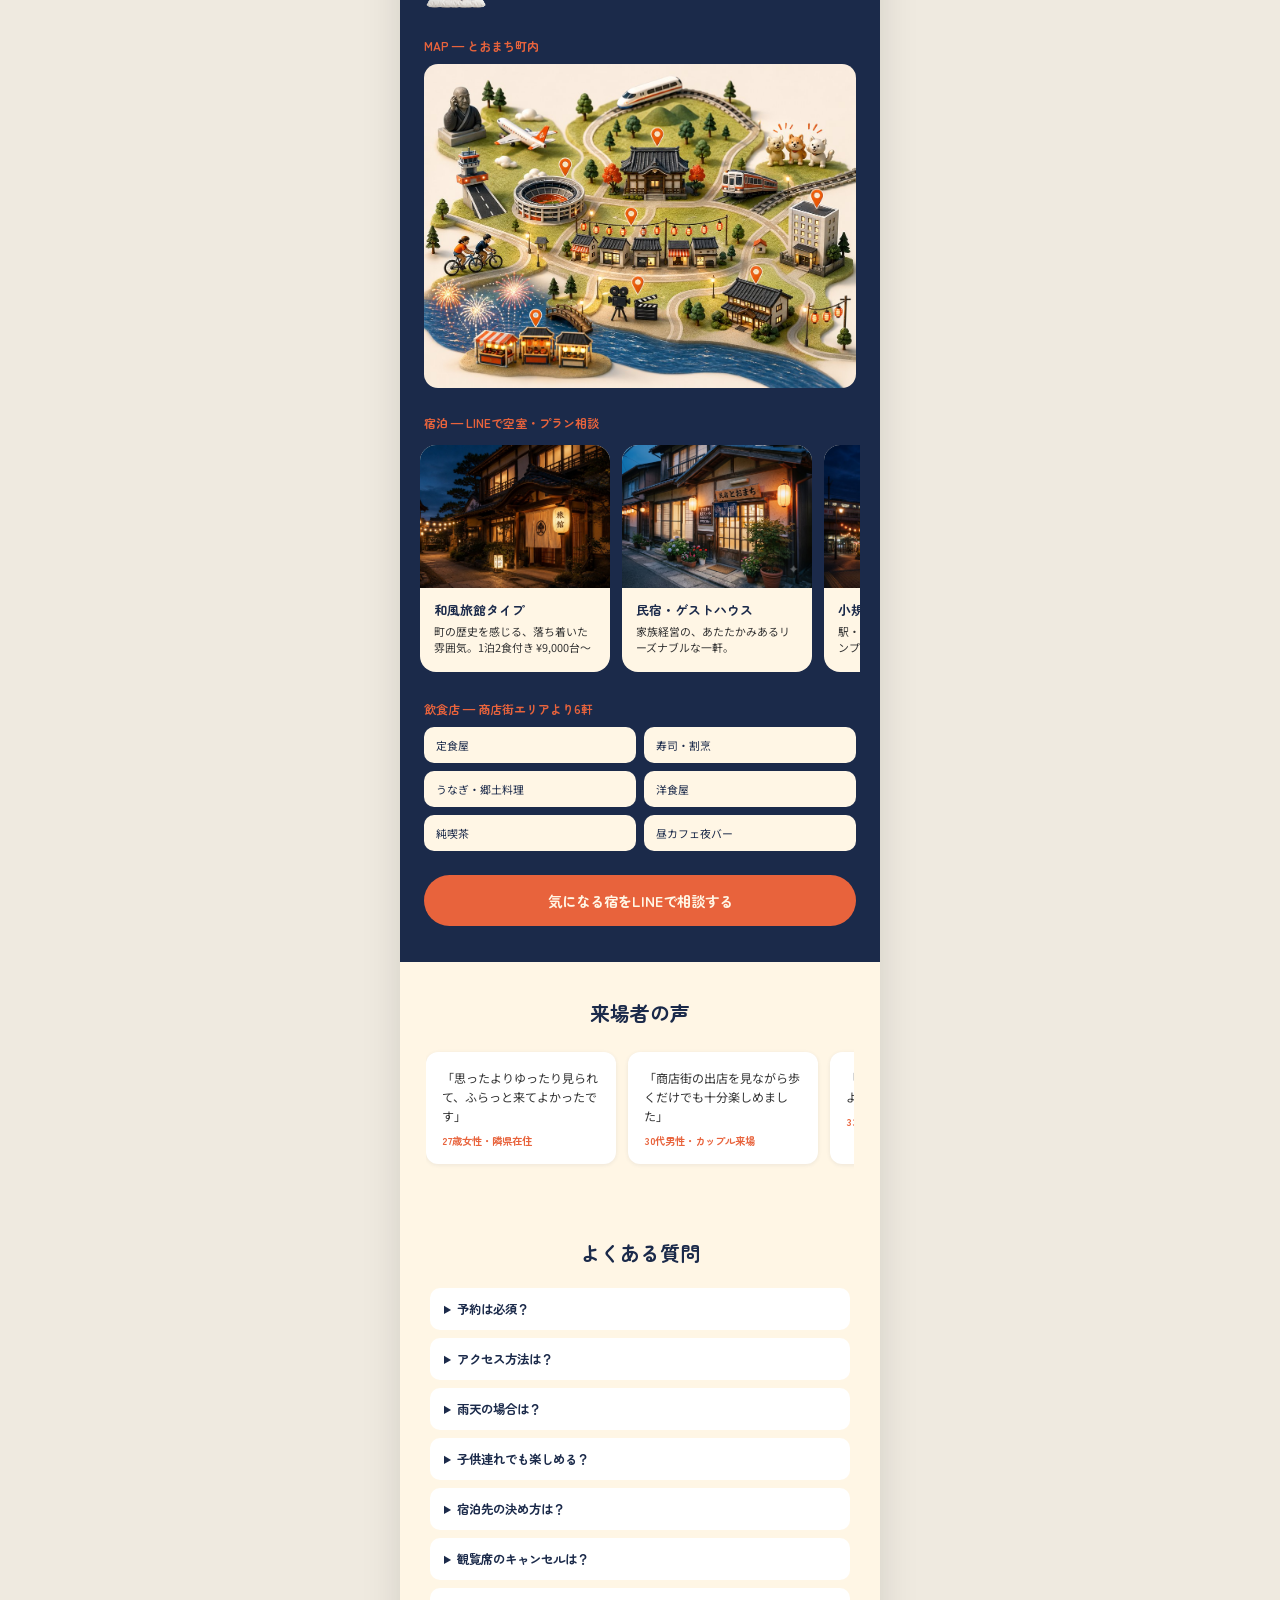
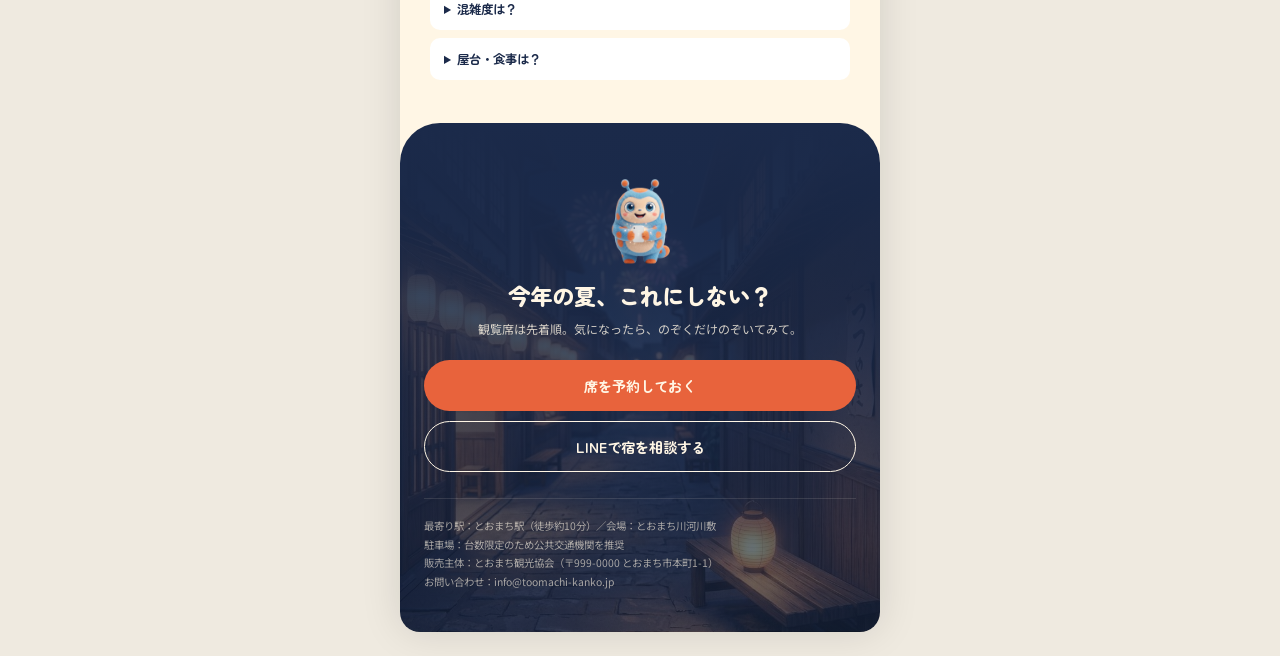
==== commit 266c3e85: "更新-1" ====
--- a/バックアップ/index.html
+++ b/バックアップ/index.html
@@ -62,9 +62,9 @@
     <!-- 吹き出しはスクロールで画面に入ったタイミングでふわっと表示（script.js の IntersectionObserver で制御） -->
     <div class="bubble-card" style="background-image:url('images/bg-nayami.jpg');">
       <div class="bubble-card__inner">
-        <div class="bubble bubble--left bubble-in" style="animation-delay:.1s">🎇 毎年混みすぎて、正直疲れる</div>
-        <div class="bubble bubble--right bubble-in" style="animation-delay:.45s">🎇 いつも同じ場所で、代わり映えしない</div>
-        <div class="bubble bubble--left bubble-in" style="animation-delay:.8s">🎇 わざわざ遠出するのは、少し気が引ける</div>
+        <div class="bubble bubble--left bubble-in" style="animation-delay:.1s">毎年混みすぎて、正直疲れる</div>
+        <div class="bubble bubble--right bubble-in" style="animation-delay:.45s">いつも同じ場所で、代わり映えしない</div>
+        <div class="bubble bubble--left bubble-in" style="animation-delay:.8s">わざわざ遠出するのは、少し気が引ける</div>
       </div>
     </div>
   </section>
--- a/バックアップ/style.css
+++ b/バックアップ/style.css
@@ -35,6 +35,10 @@
   font-family: var(--font-body);
   color: var(--color-text);
   -webkit-font-smoothing: antialiased;
+  /* サイト全体の文字が小さいという指摘への対応。
+     rem単位はこの基準サイズ(初期値16px)からの倍率で決まるため、
+     ここを大きくするだけでサイト全体の文字サイズが一括で大きくなります */
+  font-size: 118%;
 }
 
 img {
@@ -79,9 +83,13 @@
   padding: 18px 24px 46px;
   background-size: cover;
   background-position: center;
-  /* 固定pxの高さではなく、元デザイン(354×516)と同じ縦横比を指定。
-     カード幅が変わっても写真の見え方（トリミング量）が変わらないようにしています */
-  aspect-ratio: 354 / 516;
+  /* 画面いっぱいに表示したいというご要望に合わせて、
+     アスペクト比指定から「画面の高さいっぱい」に変更。
+     100dvh は「ブラウザのアドレスバー等を除いた実際の表示高さ」を指す単位で、
+     スマホのSafari/Chromeでアドレスバーの出し引きがあってもズレにくいです。
+     dvhに未対応の古いブラウザ向けに、まず100vhを指定してからdvhで上書きしています */
+  min-height: 100vh;
+  min-height: 100dvh;
 }
 
 .fv__overlay {
@@ -500,6 +508,12 @@
   scroll-snap-type: x proximity;
   /* 指を離すとカードの位置でピタッと止まる */
   -webkit-overflow-scrolling: touch;
+  /* スクロールバーを非表示にする（3セクション共通） */
+  scrollbar-width: none;       /* Firefox */
+  -ms-overflow-style: none;    /* 旧Edge / IE */
+}
+.scroll-row::-webkit-scrollbar {
+  display: none; /* Chrome / Safari */
 }
 
 .scene-card {
@@ -664,7 +678,8 @@
    ⑧ 来場者の声
 ========================================================== */
 .voice-card {
-  flex: 0 0 220px;
+  flex: 0 0 190px;
+  /* .scene-card / .lodging-card と同じ幅に統一 */
   scroll-snap-align: start;
   background: #fff;
   border-radius: 12px;
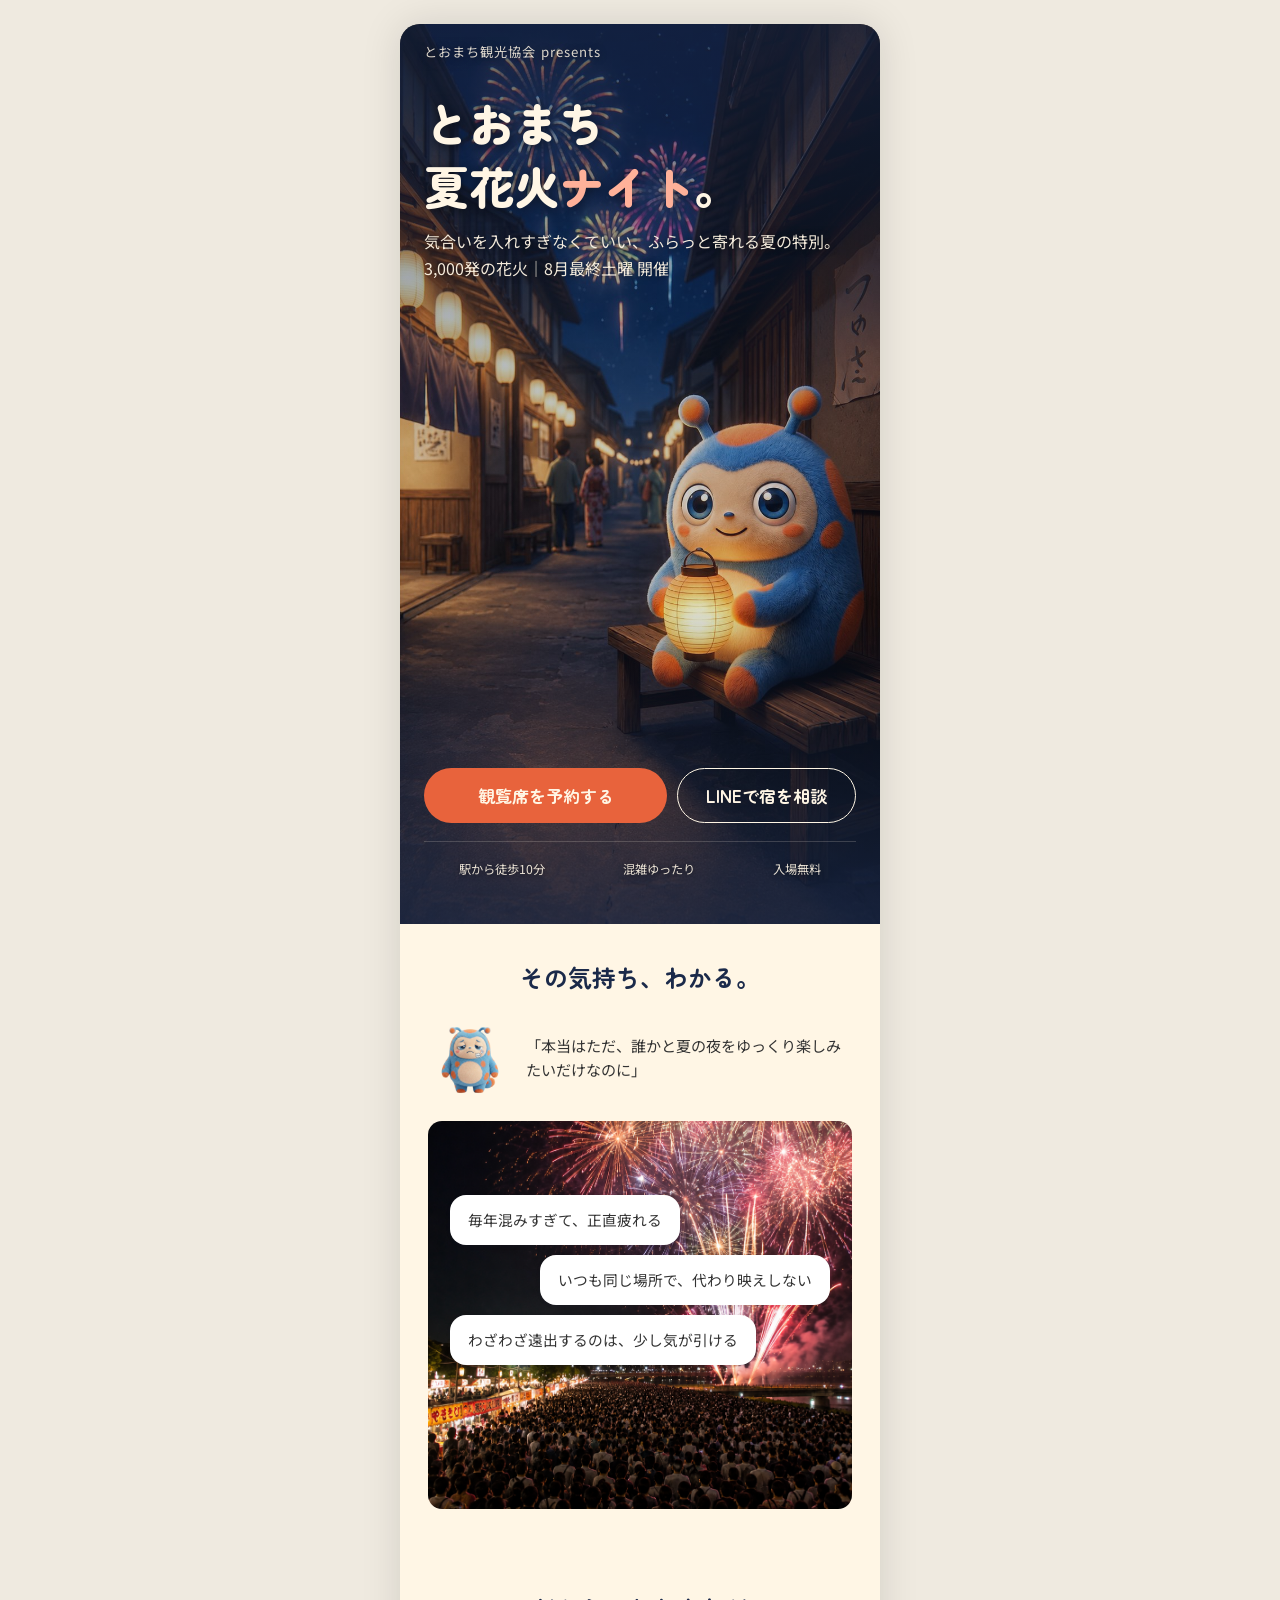
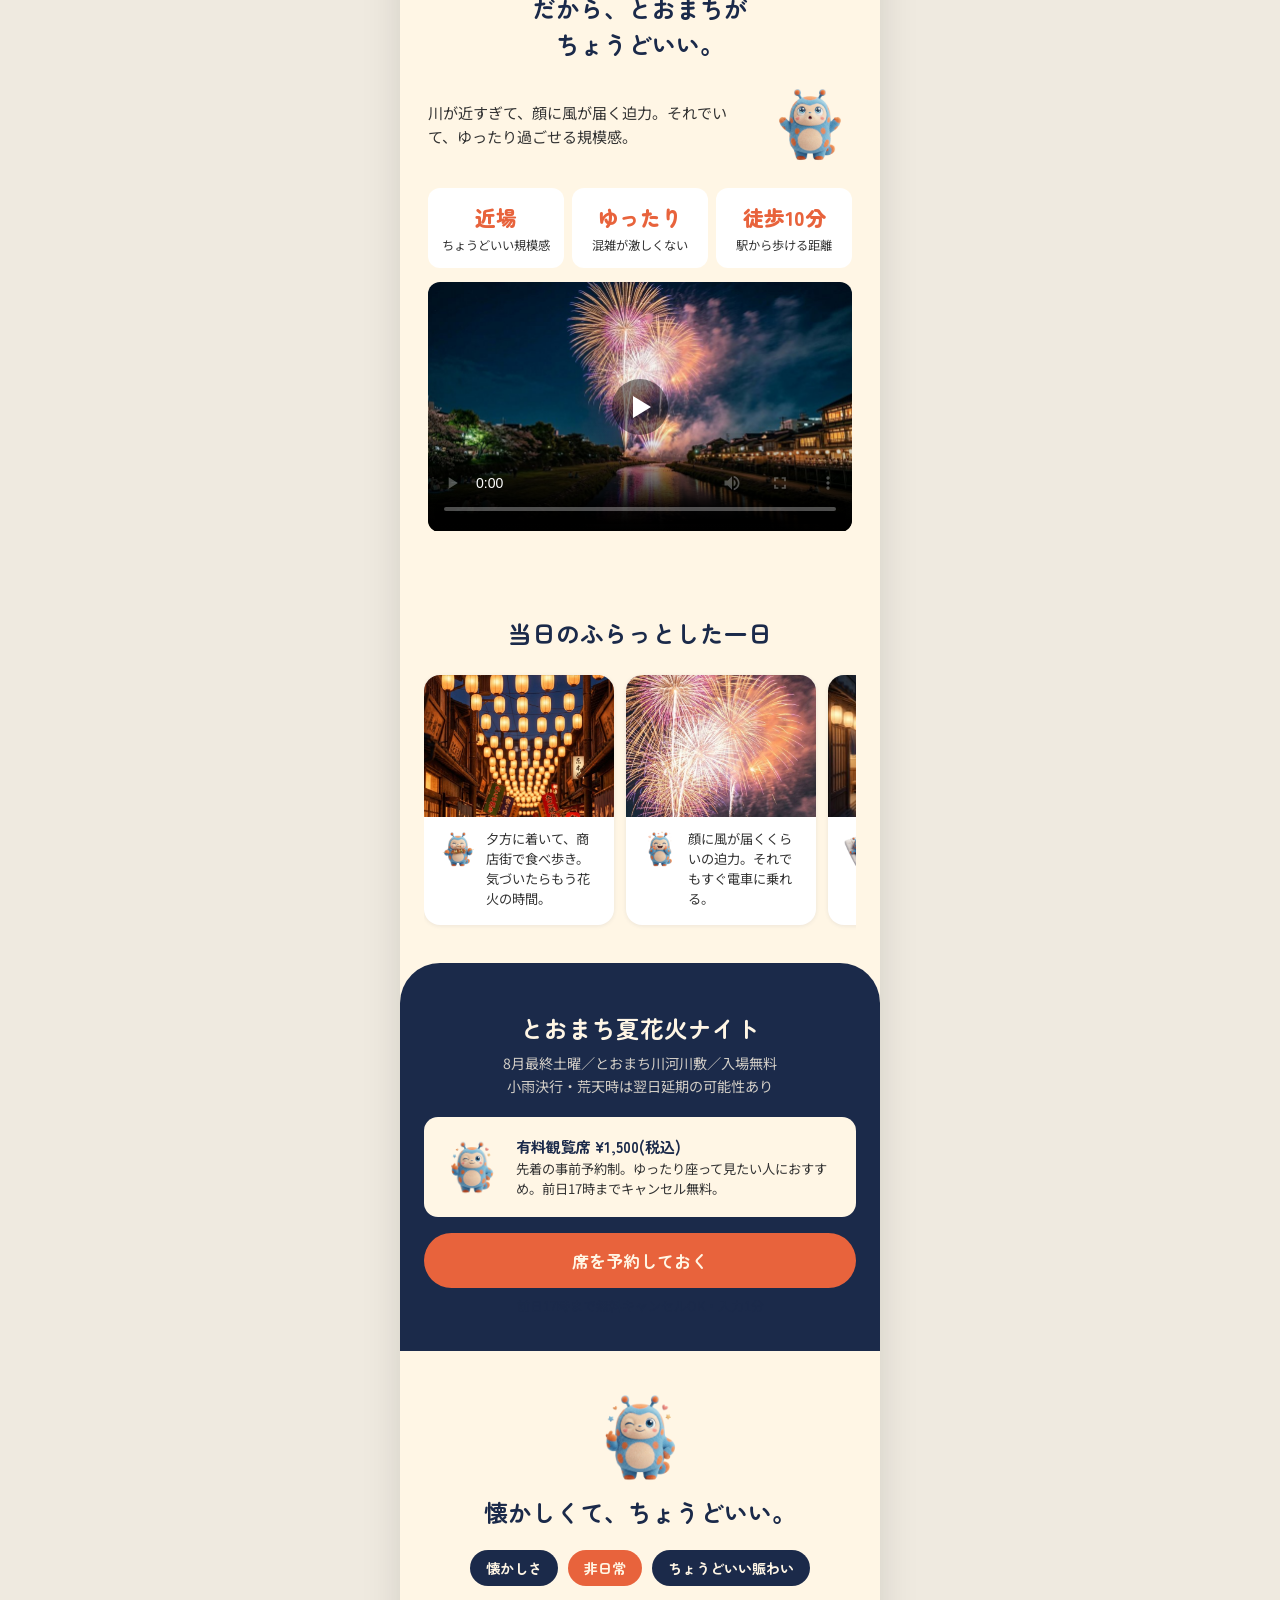
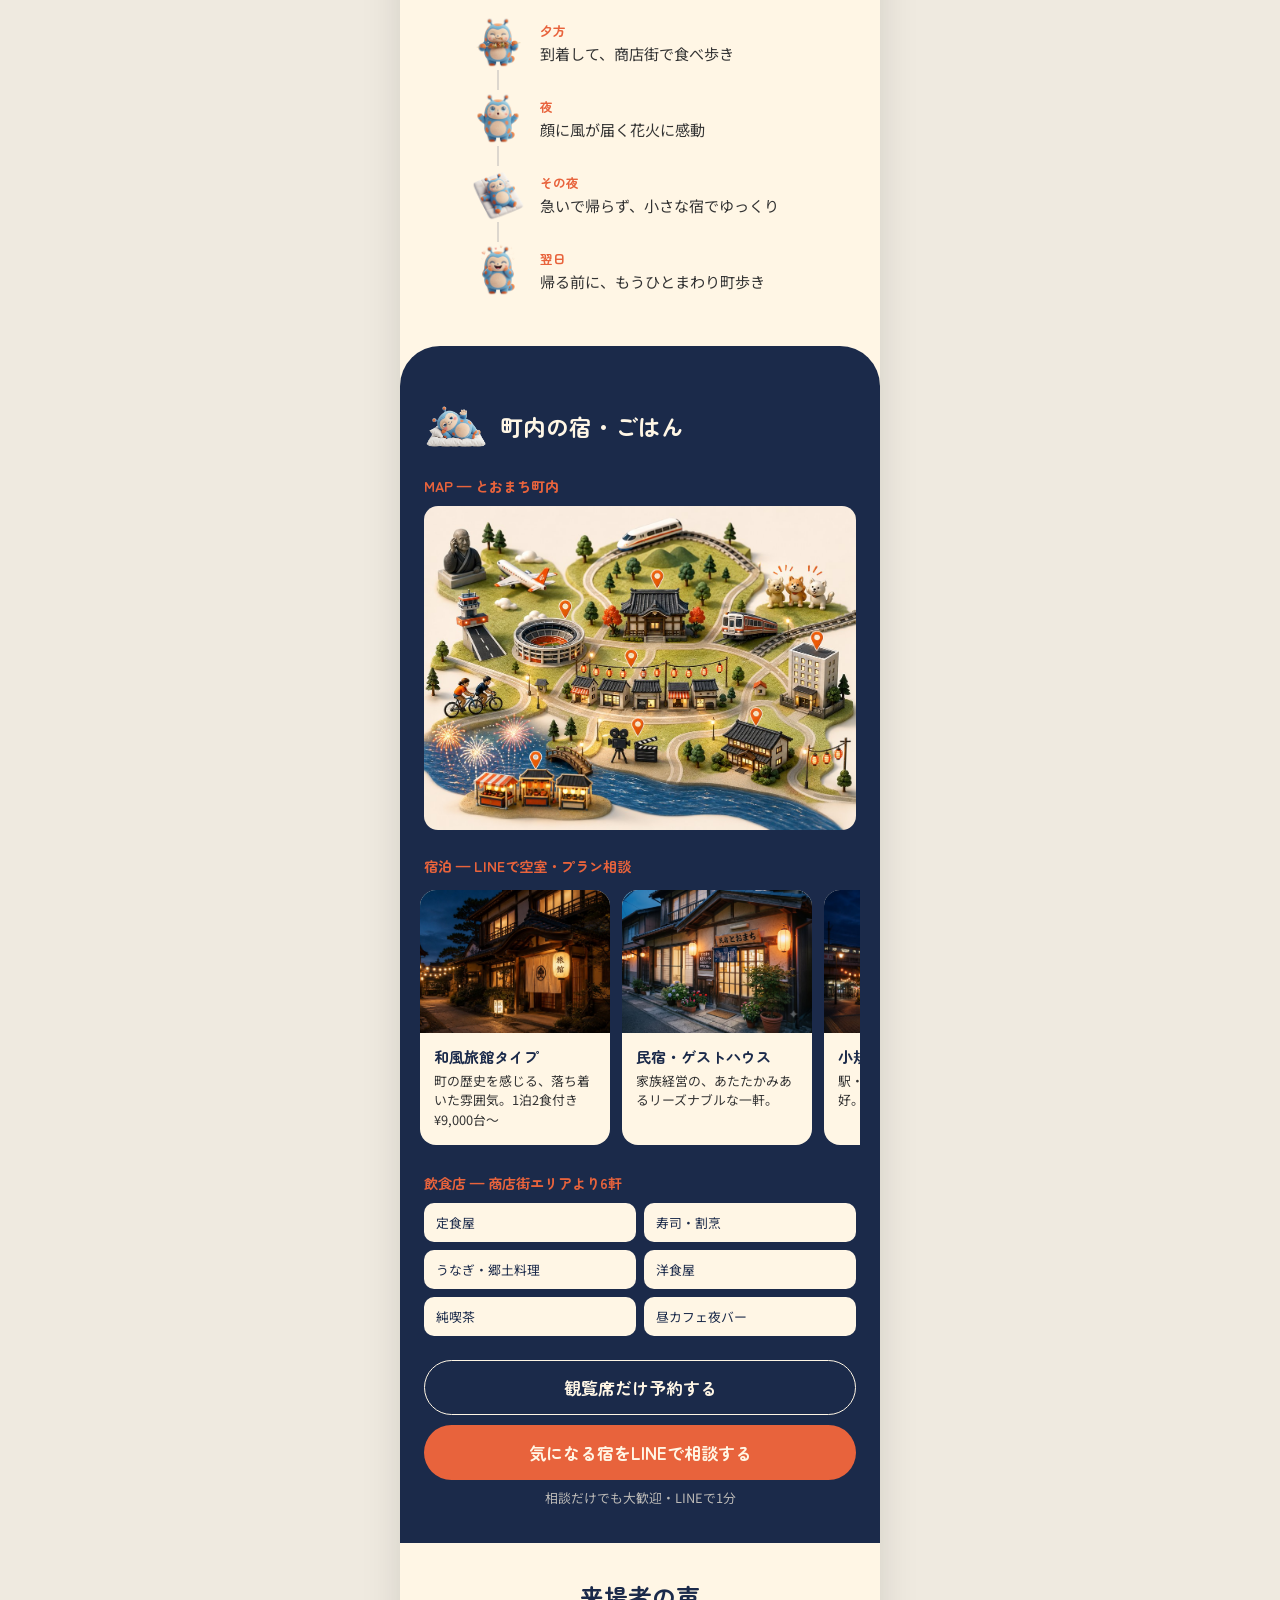
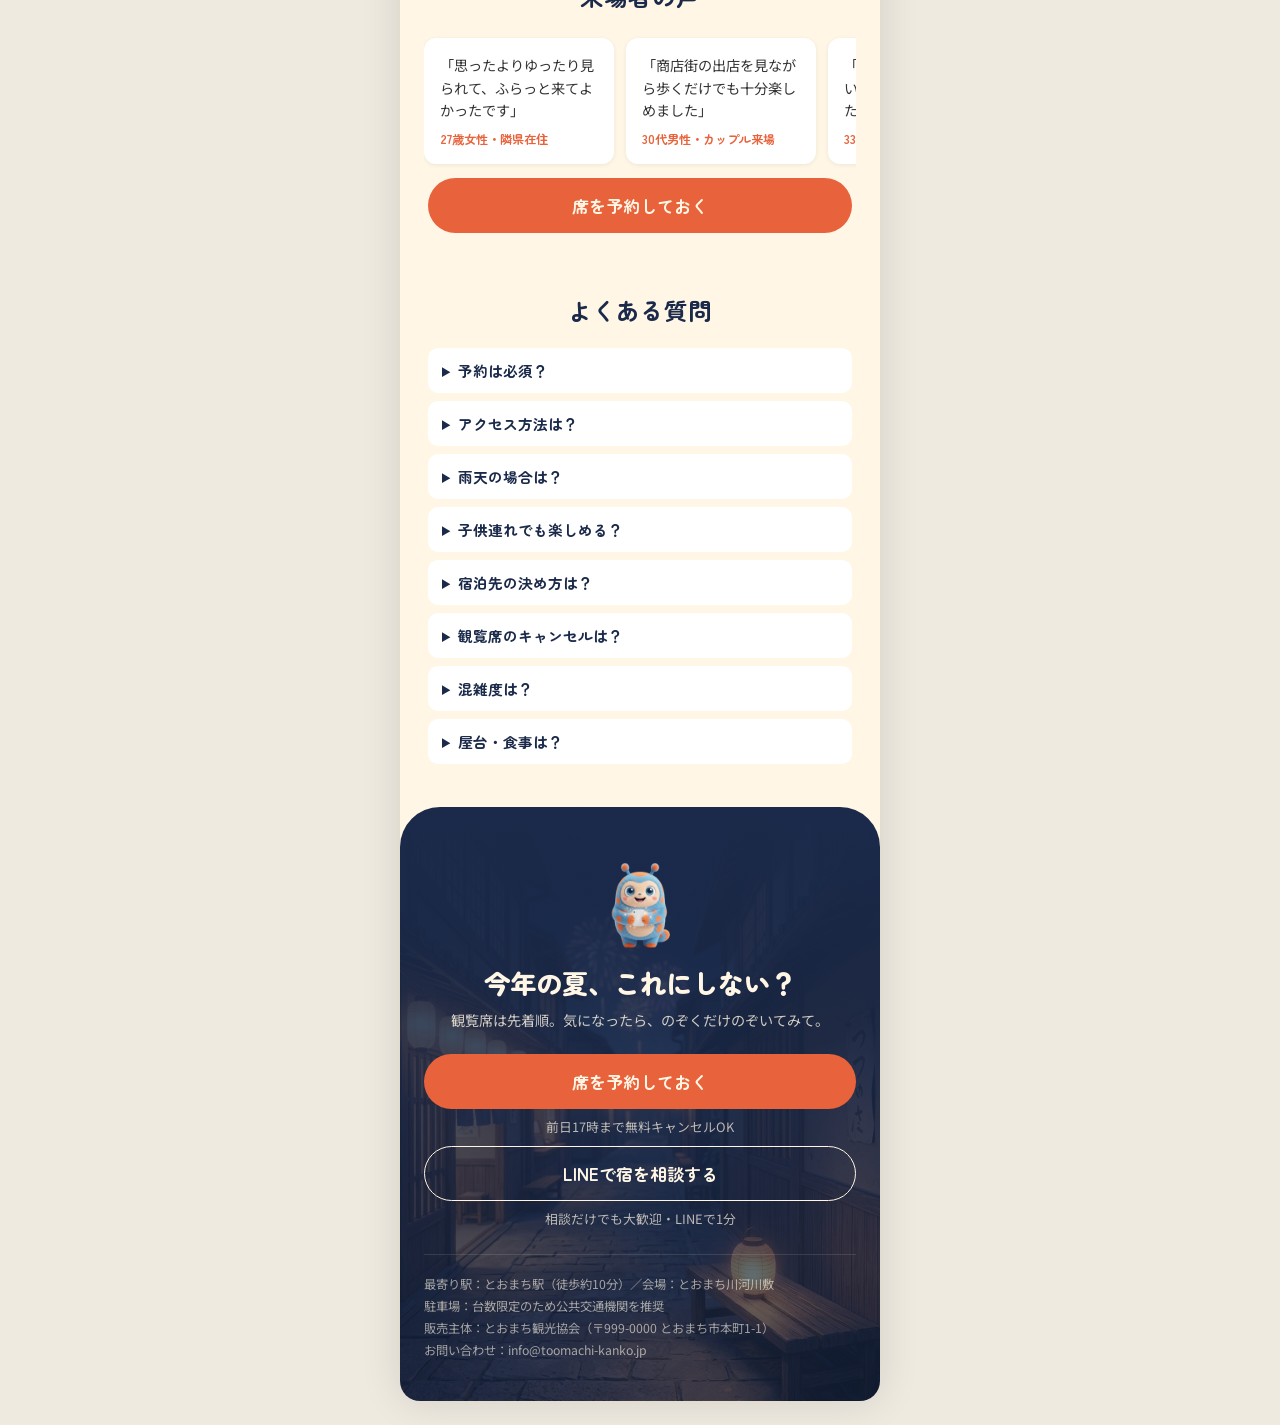
==== commit 7e81d55f: "更新-3" ====
--- a/バックアップ/index.html
+++ b/バックアップ/index.html
@@ -1,267 +1,374 @@
 <!DOCTYPE html>
 <html lang="ja">
+
 <head>
-<meta charset="UTF-8">
-<!-- スマホファースト：この viewport 設定が無いとPC表示のまま縮小されてしまうので必須です -->
-<meta name="viewport" content="width=device-width, initial-scale=1.0">
-<title>とおまち夏花火ナイト｜気合いを入れすぎなくていい、ふらっと行ける夏の特別</title>
-<meta name="description" content="とおまち夏花火ナイト。3,000発の花火、駅から徒歩10分、混雑ゆったり。気合いを入れすぎなくていい、ふらっと寄れる夏の特別を、とおまちで。">
-
-<!-- Google Fonts：元データは日本語フォントを490個のファイルに分割して埋め込んでいたため、
+  <meta charset="UTF-8">
+  <!-- スマホファースト：この viewport 設定が無いとPC表示のまま縮小されてしまうので必須です -->
+  <meta name="viewport" content="width=device-width, initial-scale=1.0">
+  <title>とおまち夏花火ナイト｜気合いを入れすぎなくていい、ふらっと行ける夏の特別</title>
+  <meta name="description" content="とおまち夏花火ナイト。3,000発の花火、駅から徒歩10分、混雑ゆったり。気合いを入れすぎなくていい、ふらっと寄れる夏の特別を、とおまちで。">
+
+  <!-- ファビコン一式：ブラウザやOSによって読み込むサイズ・形式が違うため、
+       favicon.ico（従来ブラウザ用）／PNG各サイズ（現代ブラウザ・iOS用）／
+       Android向けアイコン＋site.webmanifest をまとめて設置しています -->
+  <link rel="icon" href="favicon.ico" sizes="any">
+  <link rel="icon" type="image/png" sizes="16x16" href="images/favicon-16x16.png">
+  <link rel="icon" type="image/png" sizes="32x32" href="images/favicon-32x32.png">
+  <link rel="apple-touch-icon" sizes="180x180" href="images/apple-touch-icon.png">
+  <link rel="manifest" href="site.webmanifest">
+  <meta name="theme-color" content="#1B2A4A">
+
+  <!-- Google Fonts：元データは日本語フォントを490個のファイルに分割して埋め込んでいたため、
      ここでは通常のCDN読み込みに変更しています（表示速度・保守性が大きく向上します） -->
-<link rel="preconnect" href="https://fonts.googleapis.com">
-<link rel="preconnect" href="https://fonts.gstatic.com" crossorigin>
-<link href="https://fonts.googleapis.com/css2?family=Noto+Sans+JP:wght@400;500;700&family=Zen+Maru+Gothic:wght@500;700;900&display=swap" rel="stylesheet">
-
-<link rel="stylesheet" href="style.css">
+  <link rel="preconnect" href="https://fonts.googleapis.com">
+  <link rel="preconnect" href="https://fonts.gstatic.com" crossorigin>
+  <link
+    href="https://fonts.googleapis.com/css2?family=Noto+Sans+JP:wght@400;500;700&family=Zen+Maru+Gothic:wght@500;700;900&display=swap"
+    rel="stylesheet">
+
+  <link rel="stylesheet" href="style.css">
 </head>
+
 <body>
 
-<!-- ===================================================
+  <!-- ===================================================
      カード全体を包むラッパー。PC幅で見たときは中央に
      スマホサイズのカードとして表示されます（.lp-frame で制御）
 =================================================== -->
-<div class="lp-frame">
-
-  <!-- ============ ① ファーストビュー（FV） ============ -->
-  <header class="fv" style="background-image:url('images/bg-fv.jpg');">
-    <div class="fv__overlay"></div>
-    <div class="fv__inner">
-      <p class="fv__kicker">とおまち観光協会 presents</p>
-      <h1 class="fv__title">とおまち<br>夏花火<span class="fv__title-accent">ナイト</span>。</h1>
-      <p class="fv__lead">気合いを入れすぎなくていい、ふらっと寄れる夏の特別。<br>3,000発の花火｜8月最終土曜 開催</p>
-    </div>
-
-    <!-- ボタンと統計行は、写真の一番下にぴったり固定表示させたいので
+  <div class="lp-frame">
+
+    <!-- ============ ① ファーストビュー（FV） ============ -->
+    <header class="fv" style="background-image:url('images/bg-fv.jpg');">
+      <div class="fv__overlay"></div>
+      <div class="fv__inner">
+        <p class="fv__kicker">とおまち観光協会 presents</p>
+        <h1 class="fv__title">とおまち<br>夏花火<span class="fv__title-accent">ナイト</span>。</h1>
+        <p class="fv__lead">気合いを入れすぎなくていい、ふらっと寄れる夏の特別。<br>3,000発の花火｜8月最終土曜 開催</p>
+      </div>
+
+      <!-- ボタンと統計行は、写真の一番下にぴったり固定表示させたいので
          position:absolute で明示的に下端に配置しています（flexの微妙な挙動に頼らない方法） -->
-    <div class="fv__bottom">
-      <div class="fv__ctas">
-        <!-- TODO: href="#" を実際の予約フォームURLに差し替えてください -->
-        <a href="#event" class="btn btn--primary">観覧席を予約する</a>
-        <a href="#lodging" class="btn btn--outline">LINEで宿を相談</a>
-      </div>
-
-      <div class="fv__stats">
-        <span>駅から徒歩10分</span>
-        <span>混雑ゆったり</span>
-        <span>入場無料</span>
-      </div>
-    </div>
-  </header>
-
-
-  <!-- ============ ② 悩み・あるある（深層共感） ============ -->
-  <section class="section section--light">
-    <h2 class="section__title">その気持ち、わかる。</h2>
-
-    <div class="empathy-row">
-      <img src="images/tooma-unadare.png" alt="うなだれるとおま" class="empathy-row__icon">
-      <p class="empathy-row__text">「本当はただ、誰かと夏の夜をゆっくり楽しみたいだけなのに」</p>
-    </div>
-
-    <!-- 吹き出しはスクロールで画面に入ったタイミングでふわっと表示（script.js の IntersectionObserver で制御） -->
-    <div class="bubble-card" style="background-image:url('images/bg-nayami.jpg');">
-      <div class="bubble-card__inner">
-        <div class="bubble bubble--left bubble-in" style="animation-delay:.1s">毎年混みすぎて、正直疲れる</div>
-        <div class="bubble bubble--right bubble-in" style="animation-delay:.45s">いつも同じ場所で、代わり映えしない</div>
-        <div class="bubble bubble--left bubble-in" style="animation-delay:.8s">わざわざ遠出するのは、少し気が引ける</div>
-      </div>
-    </div>
-  </section>
-
-  <!-- ============ ③ 解決（発見・ベネフィット） ============ -->
-  <section class="section section--light">
-    <h2 class="section__title">だから、とおまちが<br>ちょうどいい。</h2>
-
-    <div class="empathy-row empathy-row--reverse">
-      <img src="images/tooma-kirakira.png" alt="キラキラ見上げるとおま" class="empathy-row__icon">
-      <p class="empathy-row__text">川が近すぎて、顔に風が届く迫力。それでいて、ゆったり過ごせる規模感。</p>
-    </div>
-
-    <div class="stat-grid">
-      <div class="stat-card"><div class="stat-card__num">近場</div><div class="stat-card__label">ちょうどいい規模感</div></div>
-      <div class="stat-card"><div class="stat-card__num">ゆったり</div><div class="stat-card__label">混雑が激しくない</div></div>
-      <div class="stat-card"><div class="stat-card__num">徒歩10分</div><div class="stat-card__label">駅から歩ける距離</div></div>
-    </div>
-
-    <!-- 動画：poster に静止画を指定しておくと、読み込み中/再生前にその画像が表示されます -->
-    <div class="video-box">
-      <video id="solution-video" src="videos/solution-video.mp4" poster="images/video-poster.jpg" controls playsinline></video>
-      <div id="solution-video-playhint" class="video-box__playhint">
-        <div class="video-box__playhint-circle">
-          <div class="video-box__playhint-triangle"></div>
-        </div>
-      </div>
-    </div>
-  </section>
-
-  <!-- ============ ④ イベント情報・観覧席 ============ -->
-  <section id="event" class="section section--dark section--round-top">
-    <h2 class="section__title section__title--on-dark">とおまち夏花火ナイト</h2>
-    <p class="section__sub">8月最終土曜／とおまち川河川敷／入場無料<br>小雨決行・荒天時は翌日延期の可能性あり</p>
-
-    <div class="ticket-card">
-      <img src="images/tooma-matte.png" alt="待って、のとおま" class="ticket-card__icon">
-      <div>
-        <p class="ticket-card__title">有料観覧席 ¥1,500(税込)</p>
-        <p class="ticket-card__desc">先着の事前予約制。ゆったり座って見たい人におすすめ。前日17時までキャンセル無料。</p>
-      </div>
-    </div>
-
+      <div class="fv__bottom">
+        <div class="fv__ctas">
+          <!-- TODO: href="#" を実際の予約フォームURLに差し替えてください -->
+          <a href="#event" class="btn btn--primary">観覧席を予約する</a>
+          <a href="#lodging" class="btn btn--outline">LINEで宿を相談</a>
+        </div>
+
+        <div class="fv__stats">
+          <span>駅から徒歩10分</span>
+          <span>混雑ゆったり</span>
+          <span>入場無料</span>
+        </div>
+      </div>
+    </header>
+
+
+    <!-- ============ ② 悩み・あるある（深層共感） ============ -->
+    <section class="section section--light">
+      <h2 class="section__title">その気持ち、わかる。</h2>
+
+      <div class="empathy-row">
+        <img src="images/tooma-unadare.png" alt="うなだれるとおま" class="empathy-row__icon">
+        <p class="empathy-row__text">「本当はただ、誰かと夏の夜をゆっくり楽しみたいだけなのに」</p>
+      </div>
+
+      <!-- 吹き出しはスクロールで画面に入ったタイミングでふわっと表示（script.js の IntersectionObserver で制御） -->
+      <div class="bubble-card" style="background-image:url('images/bg-nayami.jpg');">
+        <div class="bubble-card__inner">
+          <div class="bubble bubble--left bubble-in" style="animation-delay:.1s">毎年混みすぎて、正直疲れる</div>
+          <div class="bubble bubble--right bubble-in" style="animation-delay:.45s">いつも同じ場所で、代わり映えしない</div>
+          <div class="bubble bubble--left bubble-in" style="animation-delay:.8s">わざわざ遠出するのは、少し気が引ける</div>
+        </div>
+      </div>
+    </section>
+
+    <!-- ============ ③ 解決（発見・ベネフィット） ============ -->
+    <section class="section section--light">
+      <h2 class="section__title">だから、とおまちが<br>ちょうどいい。</h2>
+
+      <div class="empathy-row empathy-row--reverse">
+        <img src="images/tooma-kirakira.png" alt="キラキラ見上げるとおま" class="empathy-row__icon">
+        <p class="empathy-row__text">川が近すぎて、顔に風が届く迫力。それでいて、ゆったり過ごせる規模感。</p>
+      </div>
+
+      <div class="stat-grid">
+        <div class="stat-card">
+          <div class="stat-card__num">近場</div>
+          <div class="stat-card__label">ちょうどいい規模感</div>
+        </div>
+        <div class="stat-card">
+          <div class="stat-card__num">ゆったり</div>
+          <div class="stat-card__label">混雑が激しくない</div>
+        </div>
+        <div class="stat-card">
+          <div class="stat-card__num">徒歩10分</div>
+          <div class="stat-card__label">駅から歩ける距離</div>
+        </div>
+      </div>
+
+      <!-- 動画：poster に静止画を指定しておくと、読み込み中/再生前にその画像が表示されます。
+           loop を付けているので、最後まで再生すると自動的に最初から繰り返します -->
+      <div class="video-box">
+        <video id="solution-video" src="videos/solution-video.mp4" poster="images/video-poster.jpg" controls loop
+          playsinline></video>
+        <div id="solution-video-playhint" class="video-box__playhint">
+          <div class="video-box__playhint-circle">
+            <div class="video-box__playhint-triangle"></div>
+          </div>
+        </div>
+      </div>
+    </section>
+
+    <!-- ============ ④ 来場シーン紹介（モデルコース） ============ -->
+    <section class="section section--light">
+      <h2 class="section__title">当日のふらっとした一日</h2>
+
+      <div class="scroll-row">
+        <article class="scene-card">
+          <div class="scene-card__photo" style="background-image:url('images/scene-tabearuki.jpg');"></div>
+          <div class="scene-card__body">
+            <img src="images/tooma-mogumogu.png" alt="モグモグするとおま" class="scene-card__icon">
+            <p>夕方に着いて、商店街で食べ歩き。気づいたらもう花火の時間。</p>
+          </div>
+        </article>
+        <article class="scene-card">
+          <div class="scene-card__photo" style="background-image:url('images/scene-hanabi.jpg');"></div>
+          <div class="scene-card__body">
+            <img src="images/tooma-kandou.png" alt="感動するとおま" class="scene-card__icon">
+            <p>顔に風が届くくらいの迫力。それでもすぐ電車に乗れる。</p>
+          </div>
+        </article>
+        <article class="scene-card">
+          <div class="scene-card__photo" style="background-image:url('images/scene-shukuhaku.jpg');"></div>
+          <div class="scene-card__body">
+            <img src="images/tooma-nekorobu.png" alt="寝転ぶとおま" class="scene-card__icon">
+            <p>急いで帰らなくていい。小さくて可愛いお宿で、明日もゆっくり。</p>
+          </div>
+        </article>
+      </div>
+    </section>
+
+    <!-- ============ ⑤ イベント情報・観覧席 ============ -->
+    <section id="event" class="section section--dark section--round-top">
+      <h2 class="section__title section__title--on-dark">とおまち夏花火ナイト</h2>
+      <p class="section__sub">8月最終土曜／とおまち川河川敷／入場無料<br>小雨決行・荒天時は翌日延期の可能性あり</p>
+
+      <div class="ticket-card">
+        <img src="images/tooma-matte.png" alt="待って、のとおま" class="ticket-card__icon">
+        <div>
+          <p class="ticket-card__title">有料観覧席 ¥1,500(税込)</p>
+          <p class="ticket-card__desc">先着の事前予約制。ゆったり座って見たい人におすすめ。前日17時までキャンセル無料。</p>
+        </div>
+      </div>
+
+      <!-- TODO: href="#" を実際の予約フォームURLに差し替えてください -->
+      <a href="#" class="btn btn--primary btn--block">席を予約しておく</a>
+      <p class="btn-microcopy">前日17時まで無料キャンセルOK・入力1分</p>
+    </section>
+
+    <!-- ============ ⑥ ベネフィット ============ -->
+    <section class="section section--light section--center">
+      <img src="images/tooma-wink.png" alt="ウインクするとおま" class="float-icon">
+      <h2 class="section__title">懐かしくて、ちょうどいい。</h2>
+      <div class="tag-row">
+        <span class="tag tag--navy">懐かしさ</span>
+        <span class="tag tag--accent">非日常</span>
+        <span class="tag tag--navy">ちょうどいい賑わい</span>
+      </div>
+
+      <!-- P2-6(移動＋拡張): とおまちで過ごす一日の流れを、キャラクターの表情で紹介 -->
+      <div class="day-flow">
+        <div class="day-flow__step">
+          <img src="images/tooma-mogumogu.png" alt="モグモグするとおま" class="day-flow__icon">
+          <div class="day-flow__body">
+            <p class="day-flow__time">夕方</p>
+            <p class="day-flow__text">到着して、商店街で食べ歩き</p>
+          </div>
+        </div>
+        <div class="day-flow__step">
+          <img src="images/tooma-kirakira.png" alt="キラキラするとおま" class="day-flow__icon">
+          <div class="day-flow__body">
+            <p class="day-flow__time">夜</p>
+            <p class="day-flow__text">顔に風が届く花火に感動</p>
+          </div>
+        </div>
+        <div class="day-flow__step">
+          <img src="images/tooma-nekorobu.png" alt="寝転ぶとおま" class="day-flow__icon">
+          <div class="day-flow__body">
+            <p class="day-flow__time">その夜</p>
+            <p class="day-flow__text">急いで帰らず、小さな宿でゆっくり</p>
+          </div>
+        </div>
+        <div class="day-flow__step">
+          <img src="images/tooma-kandou.png" alt="感動するとおま" class="day-flow__icon">
+          <div class="day-flow__body">
+            <p class="day-flow__time">翌日</p>
+            <p class="day-flow__text">帰る前に、もうひとまわり町歩き</p>
+          </div>
+        </div>
+      </div>
+    </section>
+
+    <!-- ============ ⑦ 宿泊施設・飲食店 ============ -->
+    <section id="lodging" class="section section--dark section--round-top">
+      <div class="section-heading-row">
+        <img src="images/tooma-tefuru.png" alt="手を振るとおま" class="section-heading-row__icon">
+        <h2 class="section-heading-row__title">町内の宿・ごはん</h2>
+      </div>
+
+      <p class="label label--accent">MAP — とおまち町内</p>
+      <div class="map-box" style="background-image:url('images/map-machi.jpg');"></div>
+
+      <p class="label label--accent">宿泊 — LINEで空室・プラン相談</p>
+      <div class="scroll-row">
+        <article class="lodging-card">
+          <div class="lodging-card__photo" style="background-image:url('images/lodging-1.jpg');"></div>
+          <div class="lodging-card__body">
+            <p class="lodging-card__title">和風旅館タイプ</p>
+            <p class="lodging-card__desc">町の歴史を感じる、落ち着いた雰囲気。1泊2食付き ¥9,000台〜</p>
+          </div>
+        </article>
+        <article class="lodging-card">
+          <div class="lodging-card__photo" style="background-image:url('images/lodging-2.jpg');"></div>
+          <div class="lodging-card__body">
+            <p class="lodging-card__title">民宿・ゲストハウス</p>
+            <p class="lodging-card__desc">家族経営の、あたたかみあるリーズナブルな一軒。</p>
+          </div>
+        </article>
+        <article class="lodging-card">
+          <div class="lodging-card__photo" style="background-image:url('images/lodging-3.jpg');"></div>
+          <div class="lodging-card__body">
+            <p class="lodging-card__title">小規模ホテル</p>
+            <p class="lodging-card__desc">駅・会場からアクセス良好。シンプルで快適。</p>
+          </div>
+        </article>
+      </div>
+
+      <p class="label label--accent">飲食店 — 商店街エリアより6軒</p>
+      <div class="food-grid">
+        <div class="food-chip">定食屋</div>
+        <div class="food-chip">寿司・割烹</div>
+        <div class="food-chip">うなぎ・郷土料理</div>
+        <div class="food-chip">洋食屋</div>
+        <div class="food-chip">純喫茶</div>
+        <div class="food-chip">昼カフェ夜バー</div>
+      </div>
+
+      <!-- P2-7: 宿泊に興味がない日帰り層がここで導線を失わないように追加 -->
+      <a href="#event" class="btn btn--outline btn--block">観覧席だけ予約する</a>
+
+      <!-- TODO: href="#" を実際のLINE公式アカウントURLに差し替えてください -->
+      <a href="#" class="btn btn--primary btn--block">気になる宿をLINEで相談する</a>
+      <p class="btn-microcopy btn-microcopy--on-dark">相談だけでも大歓迎・LINEで1分</p>
+    </section>
+
+    <!-- ============ ⑧ 来場者の声 ============ -->
+    <section class="section section--light">
+      <h2 class="section__title">来場者の声</h2>
+      <div class="scroll-row">
+        <blockquote class="voice-card">
+          <p class="voice-card__text">「思ったよりゆったり見られて、ふらっと来てよかったです」</p>
+          <cite class="voice-card__who">27歳女性・隣県在住</cite>
+        </blockquote>
+        <blockquote class="voice-card">
+          <p class="voice-card__text">「商店街の出店を見ながら歩くだけでも十分楽しめました」</p>
+          <cite class="voice-card__who">30代男性・カップル来場</cite>
+        </blockquote>
+        <blockquote class="voice-card">
+          <p class="voice-card__text">「駅からすぐで、思っていたより気軽に行けました」</p>
+          <cite class="voice-card__who">33歳女性・友人グループ</cite>
+        </blockquote>
+        <blockquote class="voice-card">
+          <p class="voice-card__text">「派手さよりゆったりした雰囲気が良く、また来ようと思いました」</p>
+          <cite class="voice-card__who">40代女性・家族来場</cite>
+        </blockquote>
+      </div>
+
+      <!-- P1-3: 社会的証明（声）の直後は最も行動を後押ししやすいタイミングのため、軽量CTAを設置 -->
+      <!-- TODO: href="#" を実際の予約フォームURLに差し替えてください -->
+      <a href="#" class="btn btn--primary btn--block">席を予約しておく</a>
+    </section>
+
+    <!-- ============ ⑨ FAQ ============ -->
+    <section class="section section--light">
+      <h2 class="section__title">よくある質問</h2>
+      <div class="faq-list">
+        <details class="faq">
+          <summary>予約は必須？</summary>
+          <p>日帰り観覧は不要です。ゆったり座りたい場合は有料観覧席の予約がおすすめです。</p>
+        </details>
+        <details class="faq">
+          <summary>アクセス方法は？</summary>
+          <p>最寄駅から徒歩約10分。当日は周辺道路が混雑するため、車での来場は非推奨です。</p>
+        </details>
+        <details class="faq">
+          <summary>雨天の場合は？</summary>
+          <p>小雨決行。荒天時は翌日に延期する可能性があります。最新情報は当日公式LINEで案内します。</p>
+        </details>
+        <details class="faq">
+          <summary>子供連れでも楽しめる？</summary>
+          <p>はい。混雑が激しくない規模感で、家族連れの方も多く来場されています。</p>
+        </details>
+        <details class="faq">
+          <summary>宿泊先の決め方は？</summary>
+          <p>LP内でご紹介の施設から、公式LINEでご相談ください。空室・プランはスタッフが個別にご案内します。</p>
+        </details>
+        <details class="faq">
+          <summary>観覧席のキャンセルは？</summary>
+          <p>前日17時まで無料でキャンセルいただけます。</p>
+        </details>
+        <details class="faq">
+          <summary>混雑度は？</summary>
+          <p>都市部の大規模大会に比べると穏やかです。ゆったり過ごしたい方向けの規模感です。</p>
+        </details>
+        <details class="faq">
+          <summary>屋台・食事は？</summary>
+          <p>商店街エリアに多数の出店があります。食べ歩きグルメも楽しみの一つです。</p>
+        </details>
+      </div>
+    </section>
+
+    <!-- ============ ⑩ CTA（最終） ============ -->
+    <section class="section section--cta section--round-top"
+      style="background-image:linear-gradient(180deg,#1B2A4A,rgba(27,42,74,.85) 40%,rgba(27,42,74,.6)),url('images/bg-cta.jpg');">
+      <img src="images/tooma-sumaho.png" alt="スマホを差し出すとおま" class="float-icon">
+      <h2 class="cta-title">今年の夏、これにしない？</h2>
+      <p class="cta-sub">観覧席は先着順。気になったら、のぞくだけのぞいてみて。</p>
+
+      <div class="cta-buttons">
+        <div>
+          <!-- TODO: href="#" を実際の予約フォームURLに差し替えてください -->
+          <a href="#" class="btn btn--primary btn--block btn--pulse">席を予約しておく</a>
+          <p class="btn-microcopy btn-microcopy--on-dark">前日17時まで無料キャンセルOK</p>
+        </div>
+        <div>
+          <!-- TODO: href="#" を実際のLINE公式アカウントURLに差し替えてください -->
+          <a href="#" class="btn btn--outline btn--block">LINEで宿を相談する</a>
+          <p class="btn-microcopy btn-microcopy--on-dark">相談だけでも大歓迎・LINEで1分</p>
+        </div>
+      </div>
+
+      <p class="footer-note">
+        最寄り駅：とおまち駅（徒歩約10分）／会場：とおまち川河川敷<br>
+        駐車場：台数限定のため公共交通機関を推奨<br>
+        販売主体：とおまち観光協会（〒999-0000 とおまち市本町1-1）<br>
+        お問い合わせ：info@toomachi-kanko.jp
+      </p>
+    </section>
+
+  </div><!-- /.lp-frame -->
+
+  <!-- P1-2: スクロール中ずっと表示される固定フッターCTA。
+       FVが画面内にある間は（FV自身のボタンと重複するため）script.jsで非表示にしています -->
+  <div id="sticky-cta" class="sticky-cta">
     <!-- TODO: href="#" を実際の予約フォームURLに差し替えてください -->
-    <a href="#" class="btn btn--primary btn--block">席を予約しておく</a>
-  </section>
-
-  <!-- ============ ⑤ 来場シーン紹介 ============ -->
-  <section class="section section--light">
-    <h2 class="section__title">当日のふらっとした一日</h2>
-
-    <div class="scroll-row">
-      <article class="scene-card">
-        <div class="scene-card__photo" style="background-image:url('images/scene-tabearuki.jpg');"></div>
-        <div class="scene-card__body">
-          <img src="images/tooma-mogumogu.png" alt="モグモグするとおま" class="scene-card__icon">
-          <p>夕方に着いて、商店街で食べ歩き。気づいたらもう花火の時間。</p>
-        </div>
-      </article>
-      <article class="scene-card">
-        <div class="scene-card__photo" style="background-image:url('images/scene-hanabi.jpg');"></div>
-        <div class="scene-card__body">
-          <img src="images/tooma-kandou.png" alt="感動するとおま" class="scene-card__icon">
-          <p>顔に風が届くくらいの迫力。それでもすぐ電車に乗れる。</p>
-        </div>
-      </article>
-      <article class="scene-card">
-        <div class="scene-card__photo" style="background-image:url('images/scene-shukuhaku.jpg');"></div>
-        <div class="scene-card__body">
-          <img src="images/tooma-nekorobu.png" alt="寝転ぶとおま" class="scene-card__icon">
-          <p>急いで帰らなくていい。小さくて可愛いお宿で、明日もゆっくり。</p>
-        </div>
-      </article>
-    </div>
-  </section>
-
-  <!-- ============ ⑥ ベネフィット ============ -->
-  <section class="section section--light section--center">
-    <img src="images/tooma-wink.png" alt="ウインクするとおま" class="float-icon">
-    <h2 class="section__title">懐かしくて、ちょうどいい。</h2>
-    <div class="tag-row">
-      <span class="tag tag--navy">懐かしさ</span>
-      <span class="tag tag--accent">非日常</span>
-      <span class="tag tag--navy">ちょうどいい賑わい</span>
-    </div>
-  </section>
-
-  <!-- ============ ⑦ 宿泊施設・飲食店 ============ -->
-  <section id="lodging" class="section section--dark section--round-top">
-    <div class="section-heading-row">
-      <img src="images/tooma-tefuru.png" alt="手を振るとおま" class="section-heading-row__icon">
-      <h2 class="section-heading-row__title">町内の宿・ごはん</h2>
-    </div>
-
-    <p class="label label--accent">MAP — とおまち町内</p>
-    <div class="map-box" style="background-image:url('images/map-machi.jpg');"></div>
-
-    <p class="label label--accent">宿泊 — LINEで空室・プラン相談</p>
-    <div class="scroll-row">
-      <article class="lodging-card">
-        <div class="lodging-card__photo" style="background-image:url('images/lodging-1.jpg');"></div>
-        <div class="lodging-card__body">
-          <p class="lodging-card__title">和風旅館タイプ</p>
-          <p class="lodging-card__desc">町の歴史を感じる、落ち着いた雰囲気。1泊2食付き ¥9,000台〜</p>
-        </div>
-      </article>
-      <article class="lodging-card">
-        <div class="lodging-card__photo" style="background-image:url('images/lodging-2.jpg');"></div>
-        <div class="lodging-card__body">
-          <p class="lodging-card__title">民宿・ゲストハウス</p>
-          <p class="lodging-card__desc">家族経営の、あたたかみあるリーズナブルな一軒。</p>
-        </div>
-      </article>
-      <article class="lodging-card">
-        <div class="lodging-card__photo" style="background-image:url('images/lodging-3.jpg');"></div>
-        <div class="lodging-card__body">
-          <p class="lodging-card__title">小規模ホテル</p>
-          <p class="lodging-card__desc">駅・会場からアクセス良好。シンプルで快適。</p>
-        </div>
-      </article>
-    </div>
-
-    <p class="label label--accent">飲食店 — 商店街エリアより6軒</p>
-    <div class="food-grid">
-      <div class="food-chip">定食屋</div>
-      <div class="food-chip">寿司・割烹</div>
-      <div class="food-chip">うなぎ・郷土料理</div>
-      <div class="food-chip">洋食屋</div>
-      <div class="food-chip">純喫茶</div>
-      <div class="food-chip">昼カフェ夜バー</div>
-    </div>
-
+    <a href="#" class="btn btn--primary">観覧席を予約する</a>
     <!-- TODO: href="#" を実際のLINE公式アカウントURLに差し替えてください -->
-    <a href="#" class="btn btn--primary btn--block">気になる宿をLINEで相談する</a>
-  </section>
-
-  <!-- ============ ⑧ 来場者の声 ============ -->
-  <section class="section section--light">
-    <h2 class="section__title">来場者の声</h2>
-    <div class="scroll-row">
-      <blockquote class="voice-card">
-        <p class="voice-card__text">「思ったよりゆったり見られて、ふらっと来てよかったです」</p>
-        <cite class="voice-card__who">27歳女性・隣県在住</cite>
-      </blockquote>
-      <blockquote class="voice-card">
-        <p class="voice-card__text">「商店街の出店を見ながら歩くだけでも十分楽しめました」</p>
-        <cite class="voice-card__who">30代男性・カップル来場</cite>
-      </blockquote>
-      <blockquote class="voice-card">
-        <p class="voice-card__text">「駅からすぐで、思っていたより気軽に行けました」</p>
-        <cite class="voice-card__who">33歳女性・友人グループ</cite>
-      </blockquote>
-      <blockquote class="voice-card">
-        <p class="voice-card__text">「派手さよりゆったりした雰囲気が良く、また来ようと思いました」</p>
-        <cite class="voice-card__who">40代女性・家族来場</cite>
-      </blockquote>
-    </div>
-  </section>
-
-  <!-- ============ ⑨ FAQ ============ -->
-  <section class="section section--light">
-    <h2 class="section__title">よくある質問</h2>
-    <div class="faq-list">
-      <details class="faq"><summary>予約は必須？</summary><p>日帰り観覧は不要です。ゆったり座りたい場合は有料観覧席の予約がおすすめです。</p></details>
-      <details class="faq"><summary>アクセス方法は？</summary><p>最寄駅から徒歩約10分。当日は周辺道路が混雑するため、車での来場は非推奨です。</p></details>
-      <details class="faq"><summary>雨天の場合は？</summary><p>小雨決行。荒天時は翌日に延期する可能性があります。最新情報は当日公式LINEで案内します。</p></details>
-      <details class="faq"><summary>子供連れでも楽しめる？</summary><p>はい。混雑が激しくない規模感で、家族連れの方も多く来場されています。</p></details>
-      <details class="faq"><summary>宿泊先の決め方は？</summary><p>LP内でご紹介の施設から、公式LINEでご相談ください。空室・プランはスタッフが個別にご案内します。</p></details>
-      <details class="faq"><summary>観覧席のキャンセルは？</summary><p>前日17時まで無料でキャンセルいただけます。</p></details>
-      <details class="faq"><summary>混雑度は？</summary><p>都市部の大規模大会に比べると穏やかです。ゆったり過ごしたい方向けの規模感です。</p></details>
-      <details class="faq"><summary>屋台・食事は？</summary><p>商店街エリアに多数の出店があります。食べ歩きグルメも楽しみの一つです。</p></details>
-    </div>
-  </section>
-
-  <!-- ============ ⑩ CTA（最終） ============ -->
-  <section class="section section--cta section--round-top" style="background-image:linear-gradient(180deg,#1B2A4A,rgba(27,42,74,.85) 40%,rgba(27,42,74,.6)),url('images/bg-cta.jpg');">
-    <img src="images/tooma-sumaho.png" alt="スマホを差し出すとおま" class="float-icon">
-    <h2 class="cta-title">今年の夏、これにしない？</h2>
-    <p class="cta-sub">観覧席は先着順。気になったら、のぞくだけのぞいてみて。</p>
-
-    <div class="cta-buttons">
-      <!-- TODO: href="#" を実際の予約フォームURLに差し替えてください -->
-      <a href="#" class="btn btn--primary btn--block btn--pulse">席を予約しておく</a>
-      <!-- TODO: href="#" を実際のLINE公式アカウントURLに差し替えてください -->
-      <a href="#" class="btn btn--outline btn--block">LINEで宿を相談する</a>
-    </div>
-
-    <p class="footer-note">
-      最寄り駅：とおまち駅（徒歩約10分）／会場：とおまち川河川敷<br>
-      駐車場：台数限定のため公共交通機関を推奨<br>
-      販売主体：とおまち観光協会（〒999-0000 とおまち市本町1-1）<br>
-      お問い合わせ：info@toomachi-kanko.jp
-    </p>
-  </section>
-
-</div><!-- /.lp-frame -->
-
-<script src="script.js"></script>
+    <a href="#" class="btn btn--outline">LINEで宿を相談</a>
+  </div>
+
+  <script src="script.js"></script>
 </body>
-</html>
+
+</html>
--- a/バックアップ/style.css
+++ b/バックアップ/style.css
@@ -30,15 +30,20 @@
   --font-body: 'Noto Sans JP', sans-serif;
 }
 
+/* サイト全体の文字が小さいという指摘への対応。
+   remは「html要素の文字サイズ」からの倍率で決まる単位なので、
+   （bodyではなく）ここhtmlに指定する必要があります。
+   前回はbodyに指定してしまっていたため、remを使っている各セクションの
+   文字サイズには反映されていませんでした */
+html {
+  font-size: 118%;
+}
+
 body {
   background: var(--color-canvas);
   font-family: var(--font-body);
   color: var(--color-text);
   -webkit-font-smoothing: antialiased;
-  /* サイト全体の文字が小さいという指摘への対応。
-     rem単位はこの基準サイズ(初期値16px)からの倍率で決まるため、
-     ここを大きくするだけでサイト全体の文字サイズが一括で大きくなります */
-  font-size: 118%;
 }
 
 img {
@@ -155,6 +160,10 @@
   gap: 10px;
   margin-bottom: 18px;
 }
+/* P2-8: 「観覧席を予約する」を主導線として少し大きく見せる（LINE相談は残しつつ強弱をつける） */
+.fv__ctas .btn--primary {
+  flex: 1.4;
+}
 
 .fv__stats {
   display: flex;
@@ -200,6 +209,10 @@
   display: block;
   width: 100%;
 }
+/* P2-7: ブロックボタンを連続で並べたときに、隙間が無くくっつかないようにする */
+.btn--block + .btn--block {
+  margin-top: 10px;
+}
 
 /* CTAセクション最後のボタンをふわっと目立たせる（脈打つような動き） */
 @keyframes ctaPulse {
@@ -224,7 +237,7 @@
    セクション共通レイアウト
 ========================================================== */
 .section {
-  padding: 36px 30px 24px;
+  padding: 36px 28px 24px;
   position: relative;
 }
 
@@ -355,7 +368,7 @@
   font-size: 0.78rem;
   line-height: 1.5;
   box-shadow: 0 1px 4px rgba(27, 42, 74, 0.08);
-  max-width: 85%;
+  max-width: 95%;
 }
 
 .bubble--left {
@@ -509,11 +522,15 @@
   /* 指を離すとカードの位置でピタッと止まる */
   -webkit-overflow-scrolling: touch;
   /* スクロールバーを非表示にする（3セクション共通） */
-  scrollbar-width: none;       /* Firefox */
-  -ms-overflow-style: none;    /* 旧Edge / IE */
-}
+  scrollbar-width: none;
+  /* Firefox */
+  -ms-overflow-style: none;
+  /* 旧Edge / IE */
+}
+
 .scroll-row::-webkit-scrollbar {
-  display: none; /* Chrome / Safari */
+  display: none;
+  /* Chrome / Safari */
 }
 
 .scene-card {
@@ -593,6 +610,54 @@
 
 .tag--accent {
   background: var(--color-accent);
+}
+
+/* ==========================================================
+   P2-6: ベネフィットセクション内の「一日の流れ」タイムライン
+========================================================== */
+.day-flow {
+  max-width: 340px;
+  margin: 28px auto 24px;
+  display: flex;
+  flex-direction: column;
+  gap: 20px;
+  text-align: left; /* 親セクションが text-align:center のため、ここで左寄せに戻す */
+}
+
+.day-flow__step {
+  display: flex;
+  align-items: center;
+  gap: 14px;
+  position: relative;
+}
+
+/* ステップ同士をつなぐ縦の線（最後のステップ以外に表示） */
+.day-flow__step:not(:last-child)::after {
+  content: "";
+  position: absolute;
+  left: 27px; /* アイコン(56px)の中央あたり */
+  top: 56px;
+  width: 2px;
+  height: 20px;
+  background: rgba(27, 42, 74, 0.15);
+}
+
+.day-flow__icon {
+  width: 56px;
+  flex-shrink: 0;
+}
+
+.day-flow__time {
+  font-family: var(--font-heading);
+  font-weight: 700;
+  font-size: 0.68rem;
+  color: var(--color-accent);
+}
+
+.day-flow__text {
+  font-size: 0.8rem;
+  line-height: 1.5;
+  margin-top: 2px;
 }
 
 /* ==========================================================
@@ -783,6 +848,54 @@
 }
 
 /* ==========================================================
+   P1-4: CTAボタン用マイクロコピー（安心材料）
+   明るい背景（section--light）向けがデフォルト、
+   紺色背景（section--dark／CTAセクション）では --on-dark 修飾クラスを併用する
+========================================================== */
+.btn-microcopy {
+  text-align: center;
+  font-size: 0.68rem;
+  color: var(--color-navy);
+  opacity: 0.6;
+  margin-top: 8px;
+}
+.btn-microcopy--on-dark {
+  color: var(--color-cream);
+  opacity: 0.7;
+}
+
+/* ==========================================================
+   P1-2: スクロール追従の固定フッターCTA
+   FVが画面内にある間はscript.jsが .is-visible を外して非表示にする
+========================================================== */
+.sticky-cta {
+  position: fixed;
+  left: 50%;
+  transform: translateX(-50%) translateY(100%);
+  bottom: 0;
+  width: 100%;
+  max-width: 480px; /* .lp-frame と同じ幅に揃える */
+  display: flex;
+  gap: 10px;
+  padding: 10px 16px calc(10px + env(safe-area-inset-bottom, 0px));
+  background: var(--color-navy);
+  box-shadow: 0 -2px 12px rgba(0, 0, 0, 0.15);
+  z-index: 100;
+  opacity: 0;
+  transition: transform 0.25s ease, opacity 0.25s ease;
+  pointer-events: none; /* 非表示中は下に隠れたボタンなどを誤タップしないように */
+}
+.sticky-cta.is-visible {
+  transform: translateX(-50%) translateY(0);
+  opacity: 1;
+  pointer-events: auto;
+}
+.sticky-cta .btn {
+  font-size: 0.8rem;
+  padding: 12px 8px;
+}
+
+/* ==========================================================
    タブレット以上での微調整（お好みで拡張してください）
 ========================================================== */
 @media (min-width: 481px) {
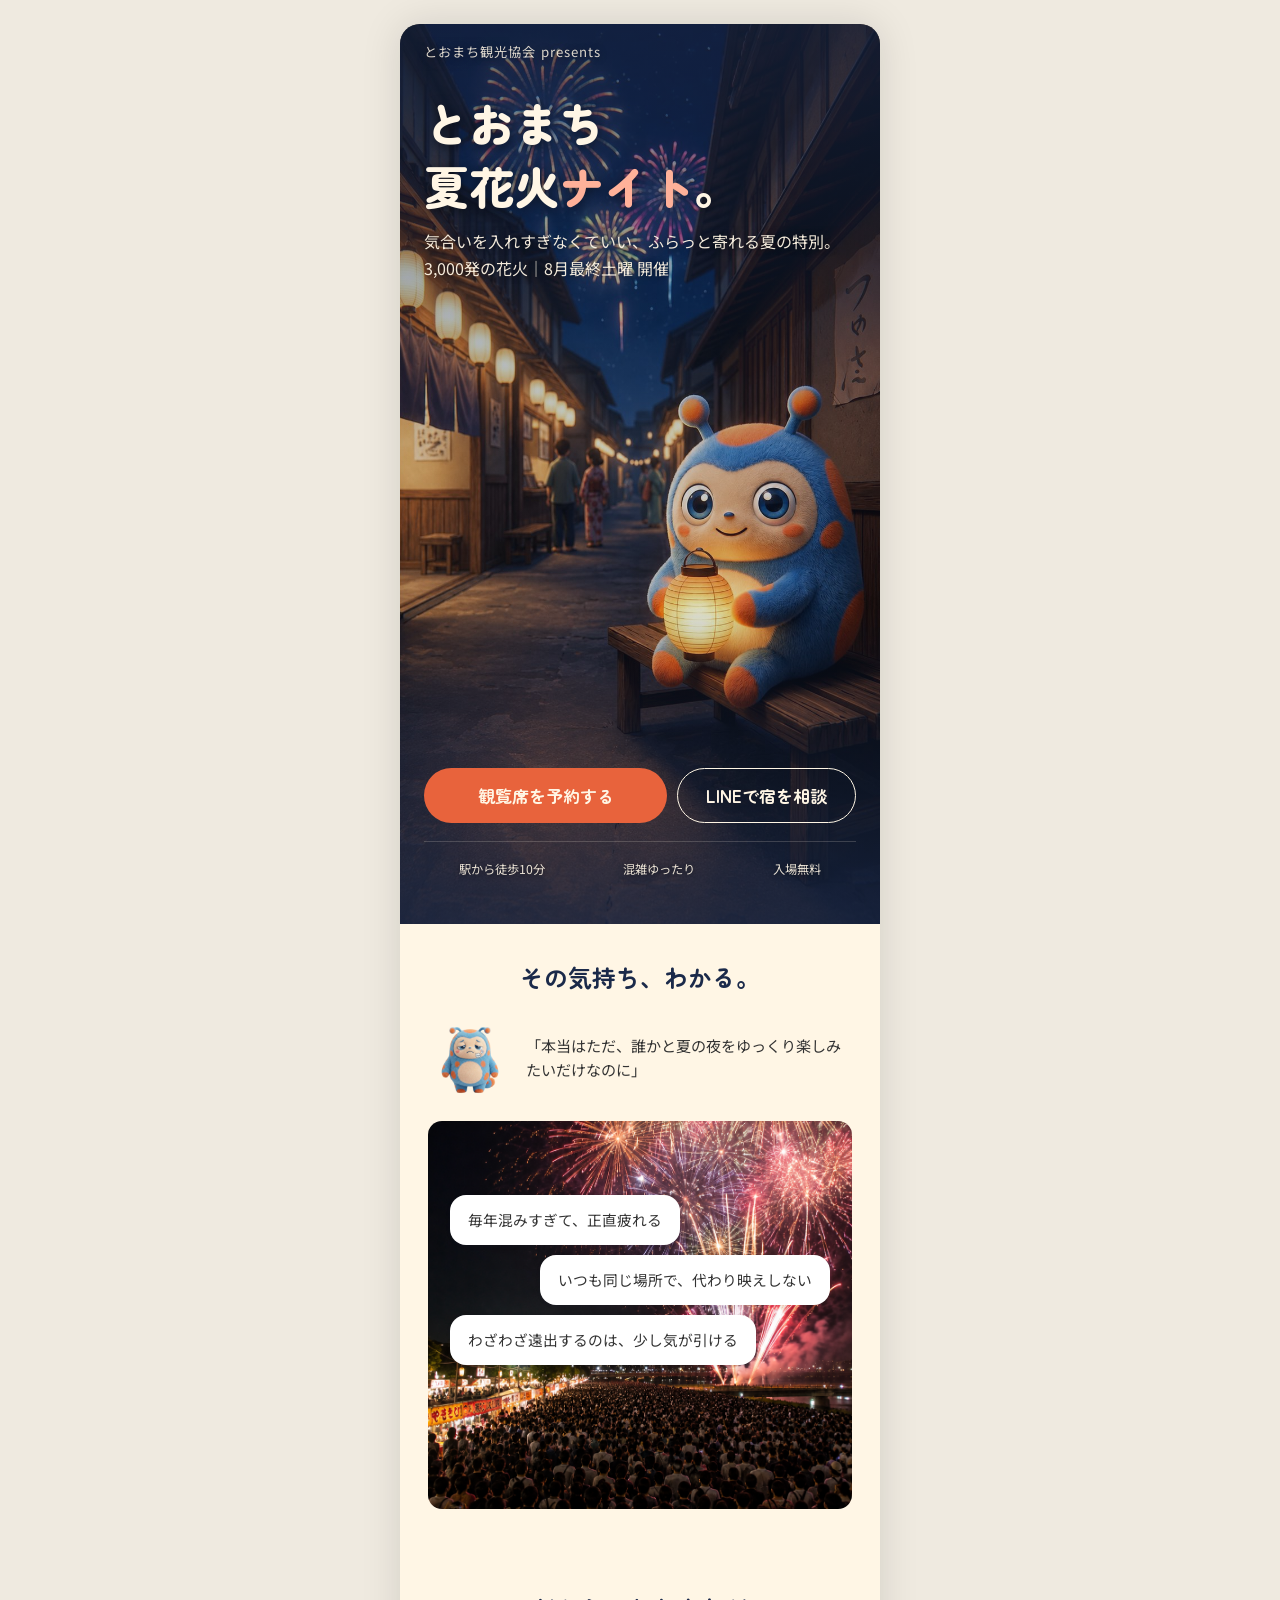
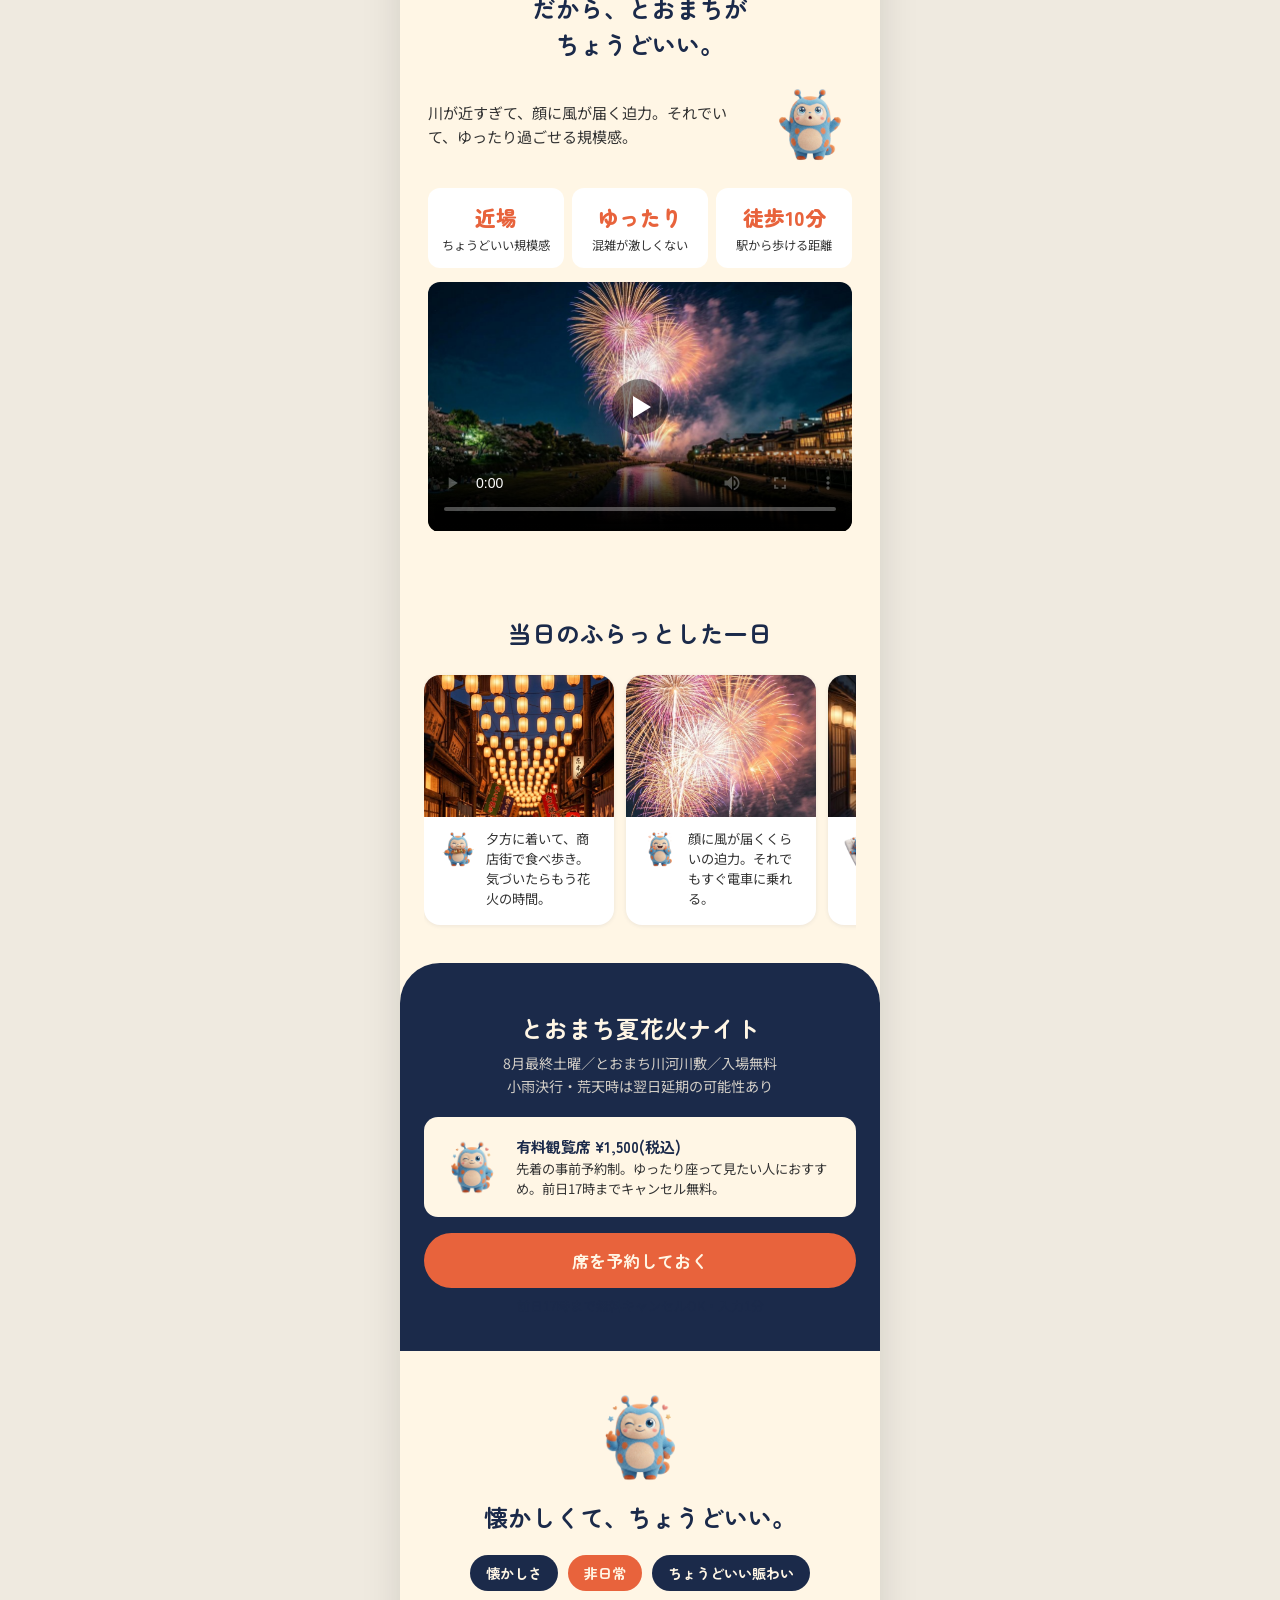
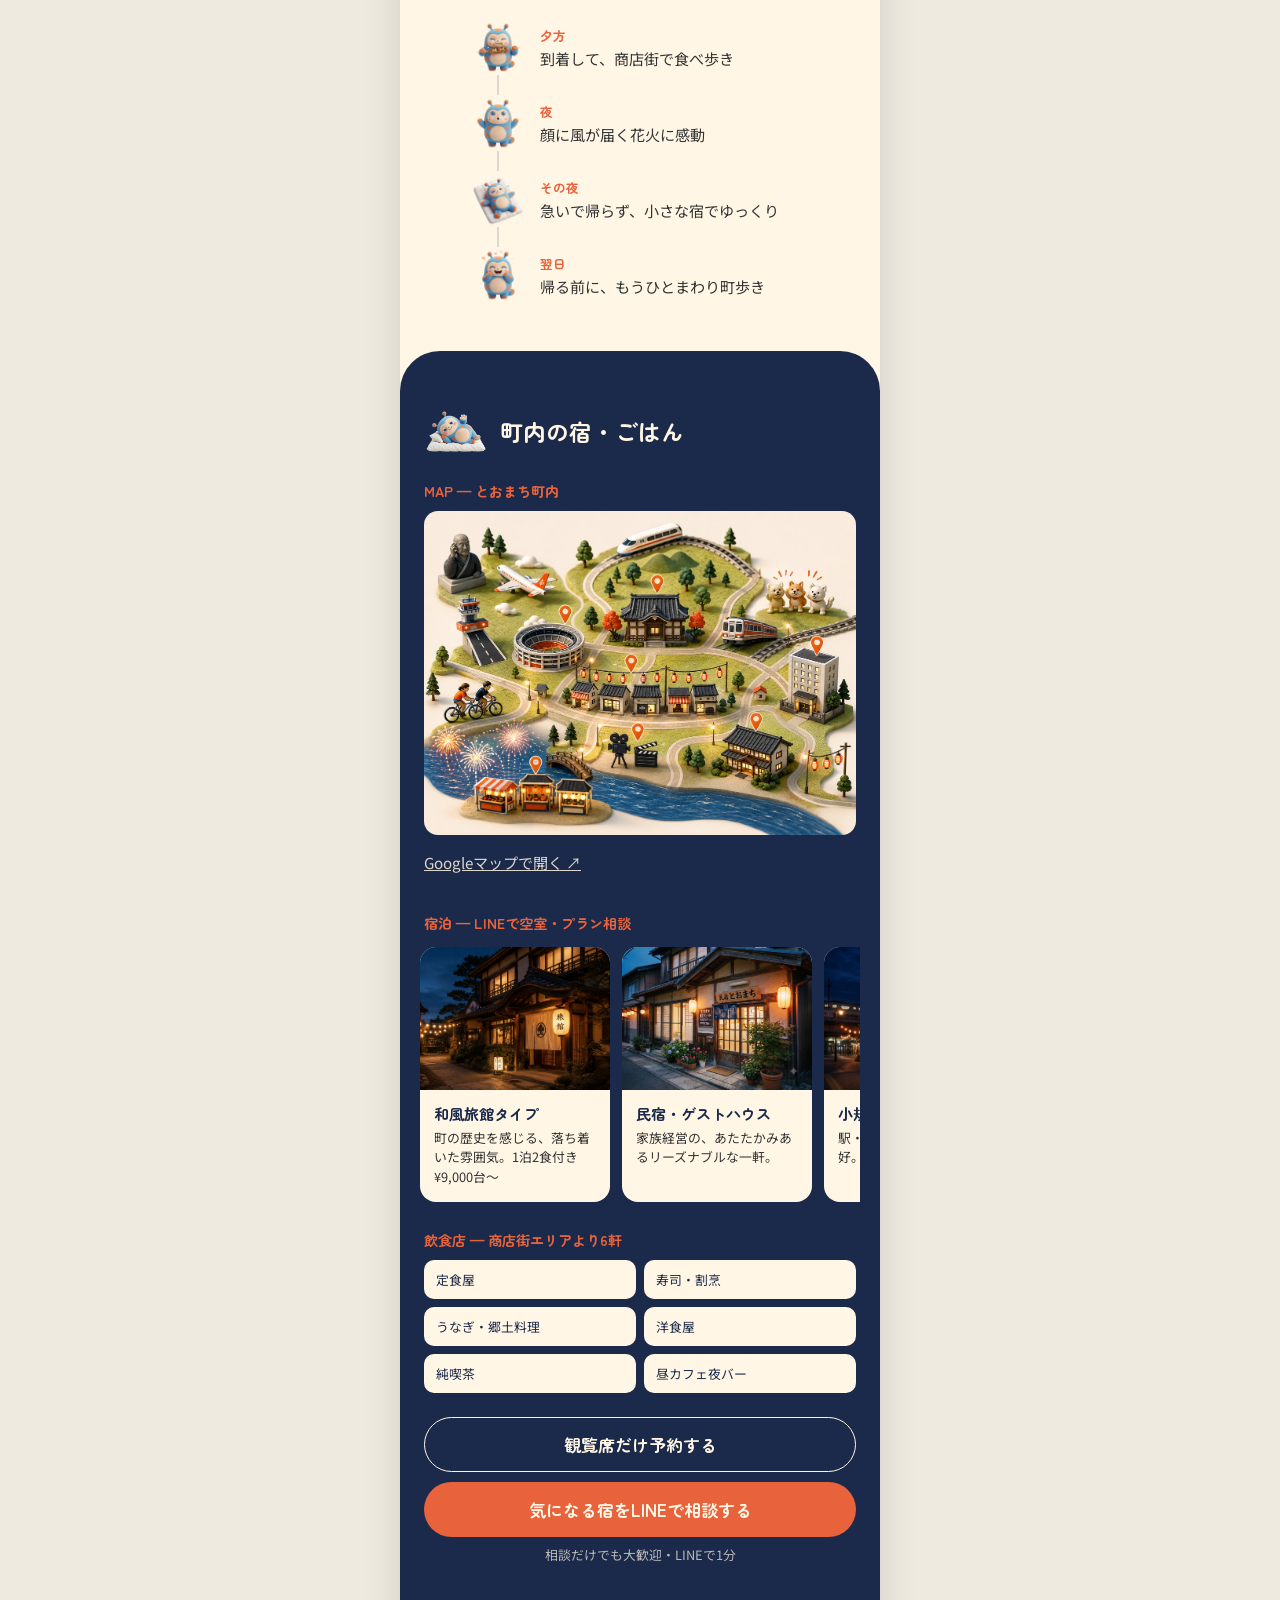
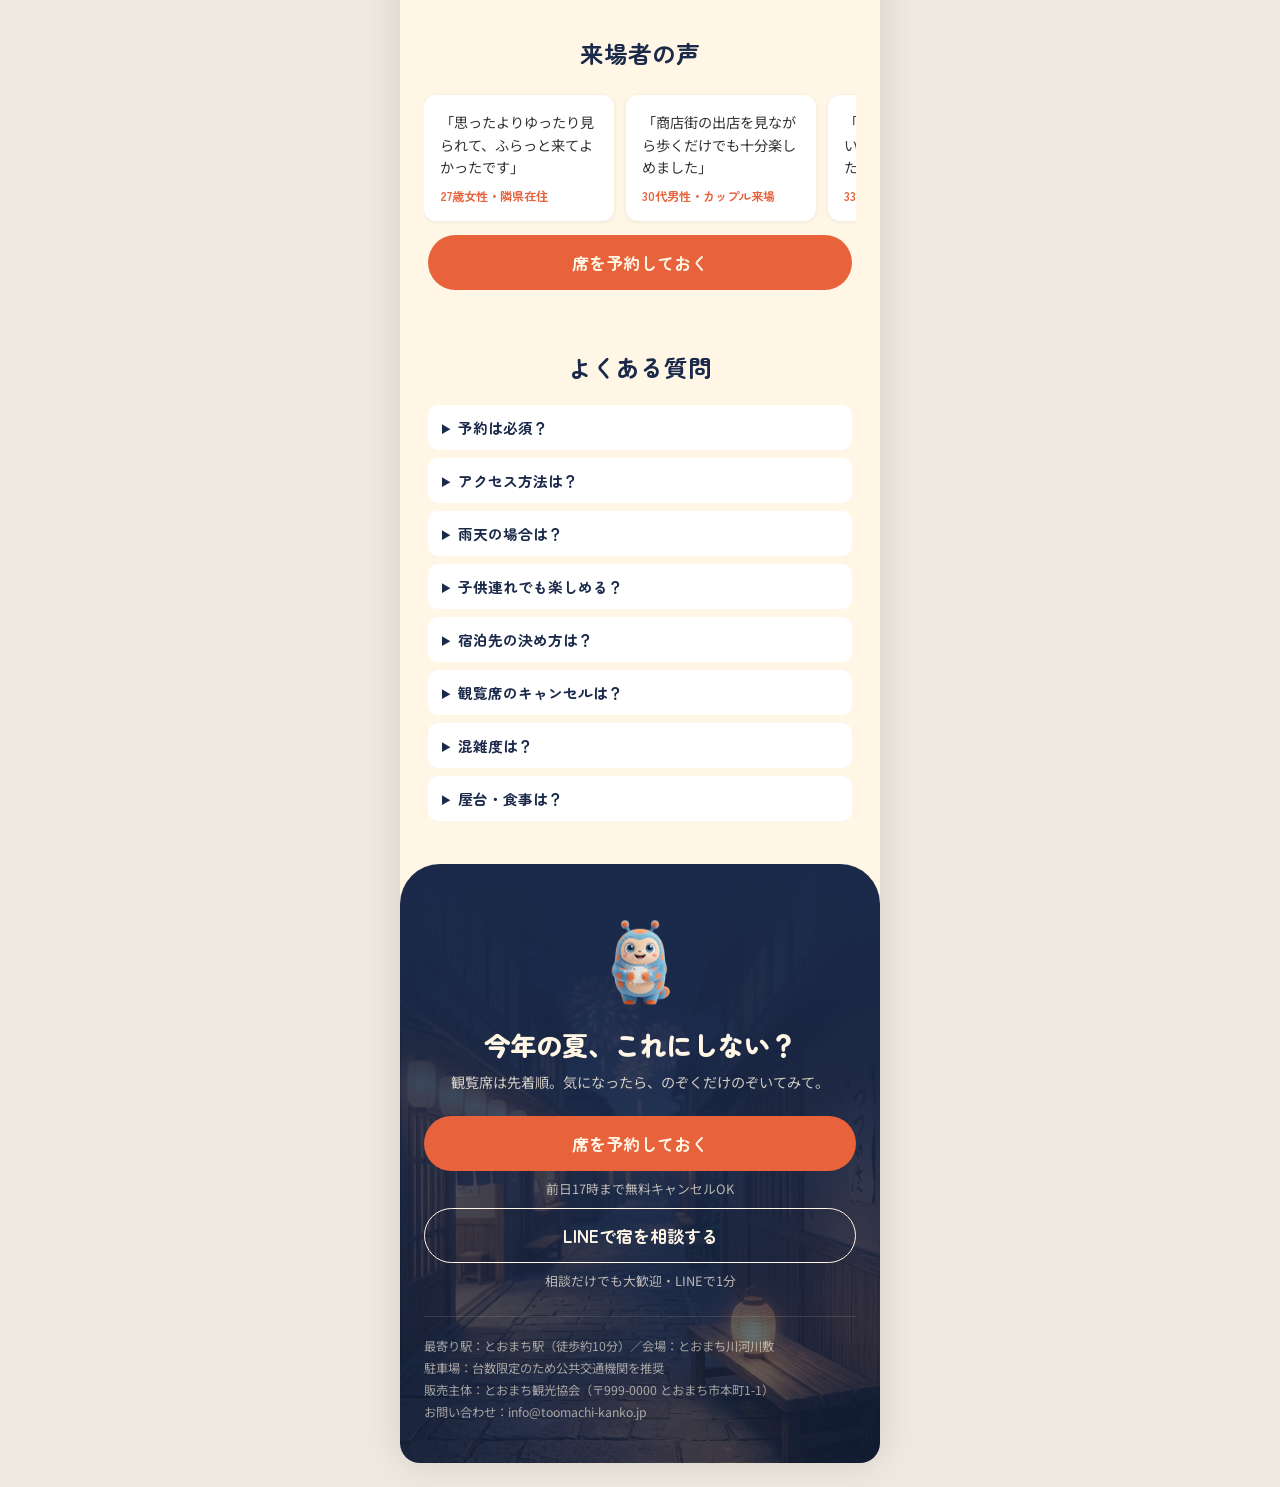
==== commit b41ac88b: "更新-5" ====
--- a/バックアップ/index.html
+++ b/バックアップ/index.html
@@ -7,6 +7,23 @@
   <meta name="viewport" content="width=device-width, initial-scale=1.0">
   <title>とおまち夏花火ナイト｜気合いを入れすぎなくていい、ふらっと行ける夏の特別</title>
   <meta name="description" content="とおまち夏花火ナイト。3,000発の花火、駅から徒歩10分、混雑ゆったり。気合いを入れすぎなくていい、ふらっと寄れる夏の特別を、とおまちで。">
+
+  <!-- canonical URL：http/https・www有無などの重複URL対策。
+       TODO: 実際の公開URLに差し替えてください（例：GitHub Pagesならリポジトリの公開URL） -->
+  <link rel="canonical" href="https://your-domain.example/">
+
+  <!-- OGP：SNS（Reels・X・LINEなど）でリンクをシェアされた時のカード表示に使われます -->
+  <meta property="og:type" content="website">
+  <meta property="og:site_name" content="とおまち夏花火ナイト">
+  <meta property="og:title" content="とおまち夏花火ナイト｜気合いを入れすぎなくていい、ふらっと行ける夏の特別">
+  <meta property="og:description" content="3,000発の花火、駅から徒歩10分、混雑ゆったり。気合いを入れすぎなくていい、ふらっと寄れる夏の特別を、とおまちで。">
+  <!-- TODO: 実際の公開URL・OGP画像URLに差し替えてください（画像は1200×630px推奨） -->
+  <meta property="og:url" content="https://your-domain.example/">
+  <meta property="og:image" content="https://your-domain.example/images/bg-fv.jpg">
+  <meta property="og:locale" content="ja_JP">
+
+  <!-- Twitter Card：og:title等を流用しつつ、大きい画像カード表示にする指定 -->
+  <meta name="twitter:card" content="summary_large_image">
 
   <!-- ファビコン一式：ブラウザやOSによって読み込むサイズ・形式が違うため、
        favicon.ico（従来ブラウザ用）／PNG各サイズ（現代ブラウザ・iOS用）／
@@ -69,7 +86,8 @@
       <h2 class="section__title">その気持ち、わかる。</h2>
 
       <div class="empathy-row">
-        <img src="images/tooma-unadare.png" alt="うなだれるとおま" class="empathy-row__icon">
+        <video class="empathy-row__icon" src="videos/tooma-unadare.mp4" poster="images/tooma-unadare.png" autoplay muted
+          loop playsinline width="84" height="84"></video>
         <p class="empathy-row__text">「本当はただ、誰かと夏の夜をゆっくり楽しみたいだけなのに」</p>
       </div>
 
@@ -88,7 +106,8 @@
       <h2 class="section__title">だから、とおまちが<br>ちょうどいい。</h2>
 
       <div class="empathy-row empathy-row--reverse">
-        <img src="images/tooma-kirakira.png" alt="キラキラ見上げるとおま" class="empathy-row__icon">
+        <video class="empathy-row__icon" src="videos/tooma-kirakira.mp4" poster="images/tooma-kirakira.png" autoplay
+          muted loop playsinline width="84" height="84"></video>
         <p class="empathy-row__text">川が近すぎて、顔に風が届く迫力。それでいて、ゆったり過ごせる規模感。</p>
       </div>
 
@@ -128,21 +147,24 @@
         <article class="scene-card">
           <div class="scene-card__photo" style="background-image:url('images/scene-tabearuki.jpg');"></div>
           <div class="scene-card__body">
-            <img src="images/tooma-mogumogu.png" alt="モグモグするとおま" class="scene-card__icon">
+            <img src="images/tooma-mogumogu.png" alt="モグモグするとおま" class="scene-card__icon" width="40" height="40"
+              loading="lazy">
             <p>夕方に着いて、商店街で食べ歩き。気づいたらもう花火の時間。</p>
           </div>
         </article>
         <article class="scene-card">
           <div class="scene-card__photo" style="background-image:url('images/scene-hanabi.jpg');"></div>
           <div class="scene-card__body">
-            <img src="images/tooma-kandou.png" alt="感動するとおま" class="scene-card__icon">
+            <img src="images/tooma-kandou.png" alt="感動するとおま" class="scene-card__icon" width="40" height="40"
+              loading="lazy">
             <p>顔に風が届くくらいの迫力。それでもすぐ電車に乗れる。</p>
           </div>
         </article>
         <article class="scene-card">
           <div class="scene-card__photo" style="background-image:url('images/scene-shukuhaku.jpg');"></div>
           <div class="scene-card__body">
-            <img src="images/tooma-nekorobu.png" alt="寝転ぶとおま" class="scene-card__icon">
+            <img src="images/tooma-nekorobu.png" alt="寝転ぶとおま" class="scene-card__icon" width="40" height="40"
+              loading="lazy">
             <p>急いで帰らなくていい。小さくて可愛いお宿で、明日もゆっくり。</p>
           </div>
         </article>
@@ -155,7 +177,8 @@
       <p class="section__sub">8月最終土曜／とおまち川河川敷／入場無料<br>小雨決行・荒天時は翌日延期の可能性あり</p>
 
       <div class="ticket-card">
-        <img src="images/tooma-matte.png" alt="待って、のとおま" class="ticket-card__icon">
+        <img src="images/tooma-matte.png" alt="待って、のとおま" class="ticket-card__icon" width="60" height="60"
+          loading="lazy">
         <div>
           <p class="ticket-card__title">有料観覧席 ¥1,500(税込)</p>
           <p class="ticket-card__desc">先着の事前予約制。ゆったり座って見たい人におすすめ。前日17時までキャンセル無料。</p>
@@ -169,7 +192,8 @@
 
     <!-- ============ ⑥ ベネフィット ============ -->
     <section class="section section--light section--center">
-      <img src="images/tooma-wink.png" alt="ウインクするとおま" class="float-icon">
+      <video class="float-icon" src="videos/tooma-wink.mp4" poster="images/tooma-wink.png" autoplay muted loop
+        playsinline width="100" height="100"></video>
       <h2 class="section__title">懐かしくて、ちょうどいい。</h2>
       <div class="tag-row">
         <span class="tag tag--navy">懐かしさ</span>
@@ -180,28 +204,31 @@
       <!-- P2-6(移動＋拡張): とおまちで過ごす一日の流れを、キャラクターの表情で紹介 -->
       <div class="day-flow">
         <div class="day-flow__step">
-          <img src="images/tooma-mogumogu.png" alt="モグモグするとおま" class="day-flow__icon">
+          <img src="images/tooma-mogumogu.png" alt="モグモグするとおま" class="day-flow__icon" width="56" height="56"
+            loading="lazy">
           <div class="day-flow__body">
             <p class="day-flow__time">夕方</p>
             <p class="day-flow__text">到着して、商店街で食べ歩き</p>
           </div>
         </div>
         <div class="day-flow__step">
-          <img src="images/tooma-kirakira.png" alt="キラキラするとおま" class="day-flow__icon">
+          <img src="images/tooma-kirakira.png" alt="キラキラするとおま" class="day-flow__icon" width="56" height="56"
+            loading="lazy">
           <div class="day-flow__body">
             <p class="day-flow__time">夜</p>
             <p class="day-flow__text">顔に風が届く花火に感動</p>
           </div>
         </div>
         <div class="day-flow__step">
-          <img src="images/tooma-nekorobu.png" alt="寝転ぶとおま" class="day-flow__icon">
+          <img src="images/tooma-nekorobu.png" alt="寝転ぶとおま" class="day-flow__icon" width="56" height="56"
+            loading="lazy">
           <div class="day-flow__body">
             <p class="day-flow__time">その夜</p>
             <p class="day-flow__text">急いで帰らず、小さな宿でゆっくり</p>
           </div>
         </div>
         <div class="day-flow__step">
-          <img src="images/tooma-kandou.png" alt="感動するとおま" class="day-flow__icon">
+          <img src="images/tooma-kandou.png" alt="感動するとおま" class="day-flow__icon" width="56" height="56" loading="lazy">
           <div class="day-flow__body">
             <p class="day-flow__time">翌日</p>
             <p class="day-flow__text">帰る前に、もうひとまわり町歩き</p>
@@ -213,12 +240,16 @@
     <!-- ============ ⑦ 宿泊施設・飲食店 ============ -->
     <section id="lodging" class="section section--dark section--round-top">
       <div class="section-heading-row">
-        <img src="images/tooma-tefuru.png" alt="手を振るとおま" class="section-heading-row__icon">
+        <img src="images/tooma-tefuru.png" alt="手を振るとおま" class="section-heading-row__icon" width="64" height="64"
+          loading="lazy">
         <h2 class="section-heading-row__title">町内の宿・ごはん</h2>
       </div>
 
       <p class="label label--accent">MAP — とおまち町内</p>
       <div class="map-box" style="background-image:url('images/map-machi.jpg');"></div>
+      <!-- TODO: href を実際の会場のGoogleマップURLに差し替えてください（今は「とおまち駅」の仮リンクです） -->
+      <a href="https://www.google.com/maps?q=とおまち駅" target="_blank" rel="noopener" class="map-embed__link">Googleマップで開く
+        ↗</a>
 
       <p class="label label--accent">宿泊 — LINEで空室・プラン相談</p>
       <div class="scroll-row">
@@ -332,7 +363,10 @@
     <!-- ============ ⑩ CTA（最終） ============ -->
     <section class="section section--cta section--round-top"
       style="background-image:linear-gradient(180deg,#1B2A4A,rgba(27,42,74,.85) 40%,rgba(27,42,74,.6)),url('images/bg-cta.jpg');">
-      <img src="images/tooma-sumaho.png" alt="スマホを差し出すとおま" class="float-icon">
+      <!-- 動画に対応していない/読み込み前は poster の画像（元の静止画）が表示されます。
+           autoplay+muted+loop+playsinline は「音無しで自動ループ再生する装飾動画」の定番の組み合わせです -->
+      <video class="float-icon" src="videos/tooma-sumaho.mp4" poster="images/tooma-sumaho.png" autoplay muted loop
+        playsinline width="100" height="100"></video>
       <h2 class="cta-title">今年の夏、これにしない？</h2>
       <p class="cta-sub">観覧席は先着順。気になったら、のぞくだけのぞいてみて。</p>
 
--- a/バックアップ/style.css
+++ b/バックアップ/style.css
@@ -192,6 +192,35 @@
   border-radius: 999px;
   flex: 1;
   border: 1.5px solid transparent;
+  /* スマホでタップした時に、丸ボタンなのに四角くハイライトが光る現象を防ぐ */
+  -webkit-tap-highlight-color: transparent;
+  /* hover/active時の変化を滑らかにする */
+  transition: transform 0.15s ease, opacity 0.15s ease, background-color 0.15s ease;
+}
+
+/* 押した瞬間（スマホのタップ・PCのクリック両方）に少し縮んで押した感を出す */
+.btn:active {
+  transform: scale(0.97);
+  opacity: 0.9;
+}
+
+/* キーボード操作（Tabキー）でボタンにフォーカスした時にわかるようにする（アクセシビリティ対応） */
+.btn:focus-visible {
+  outline: 2px solid var(--color-accent);
+  outline-offset: 2px;
+}
+
+/* @media(hover:hover) は「マウスでの操作ができる環境」だけに絞る指定です。
+   これが無いと、スマホでボタンをタップした後に指を離しても
+   hoverの見た目が少し残ってしまうことがあります */
+@media (hover: hover) {
+  .btn--primary:hover {
+    background: #d5572f; /* accentより少し濃いめ */
+  }
+
+  .btn--outline:hover {
+    background: rgba(255, 246, 229, 0.12);
+  }
 }
 
 .btn--primary {
@@ -571,20 +600,7 @@
 .float-icon {
   width: 100px;
   margin: 0 auto 8px;
-  animation: ctaFloat 3s ease-in-out infinite;
-  /* ふわふわ浮遊 */
-}
-
-@keyframes ctaFloat {
-
-  0%,
-  100% {
-    transform: translateY(0);
-  }
-
-  50% {
-    transform: translateY(-8px);
-  }
+  object-fit: cover; /* <video> になっても縦横比が崩れないように */
 }
 
 .tag-row {
@@ -668,9 +684,19 @@
   overflow: hidden;
   aspect-ratio: 4 / 3;
   /* イラストマップの縦横比(4:3)に合わせて、左右が切れすぎないようにする */
-  margin-bottom: 26px;
+  margin-bottom: 12px;
   background-size: cover;
   background-position: center;
+}
+
+/* MAP — テキストリンク（実際のGoogleマップを開く） */
+.map-embed__link {
+  display: inline-block;
+  font-size: 0.8rem;
+  color: var(--color-cream);
+  opacity: 0.85;
+  text-decoration: underline;
+  margin-bottom: 26px;
 }
 
 .lodging-card {
